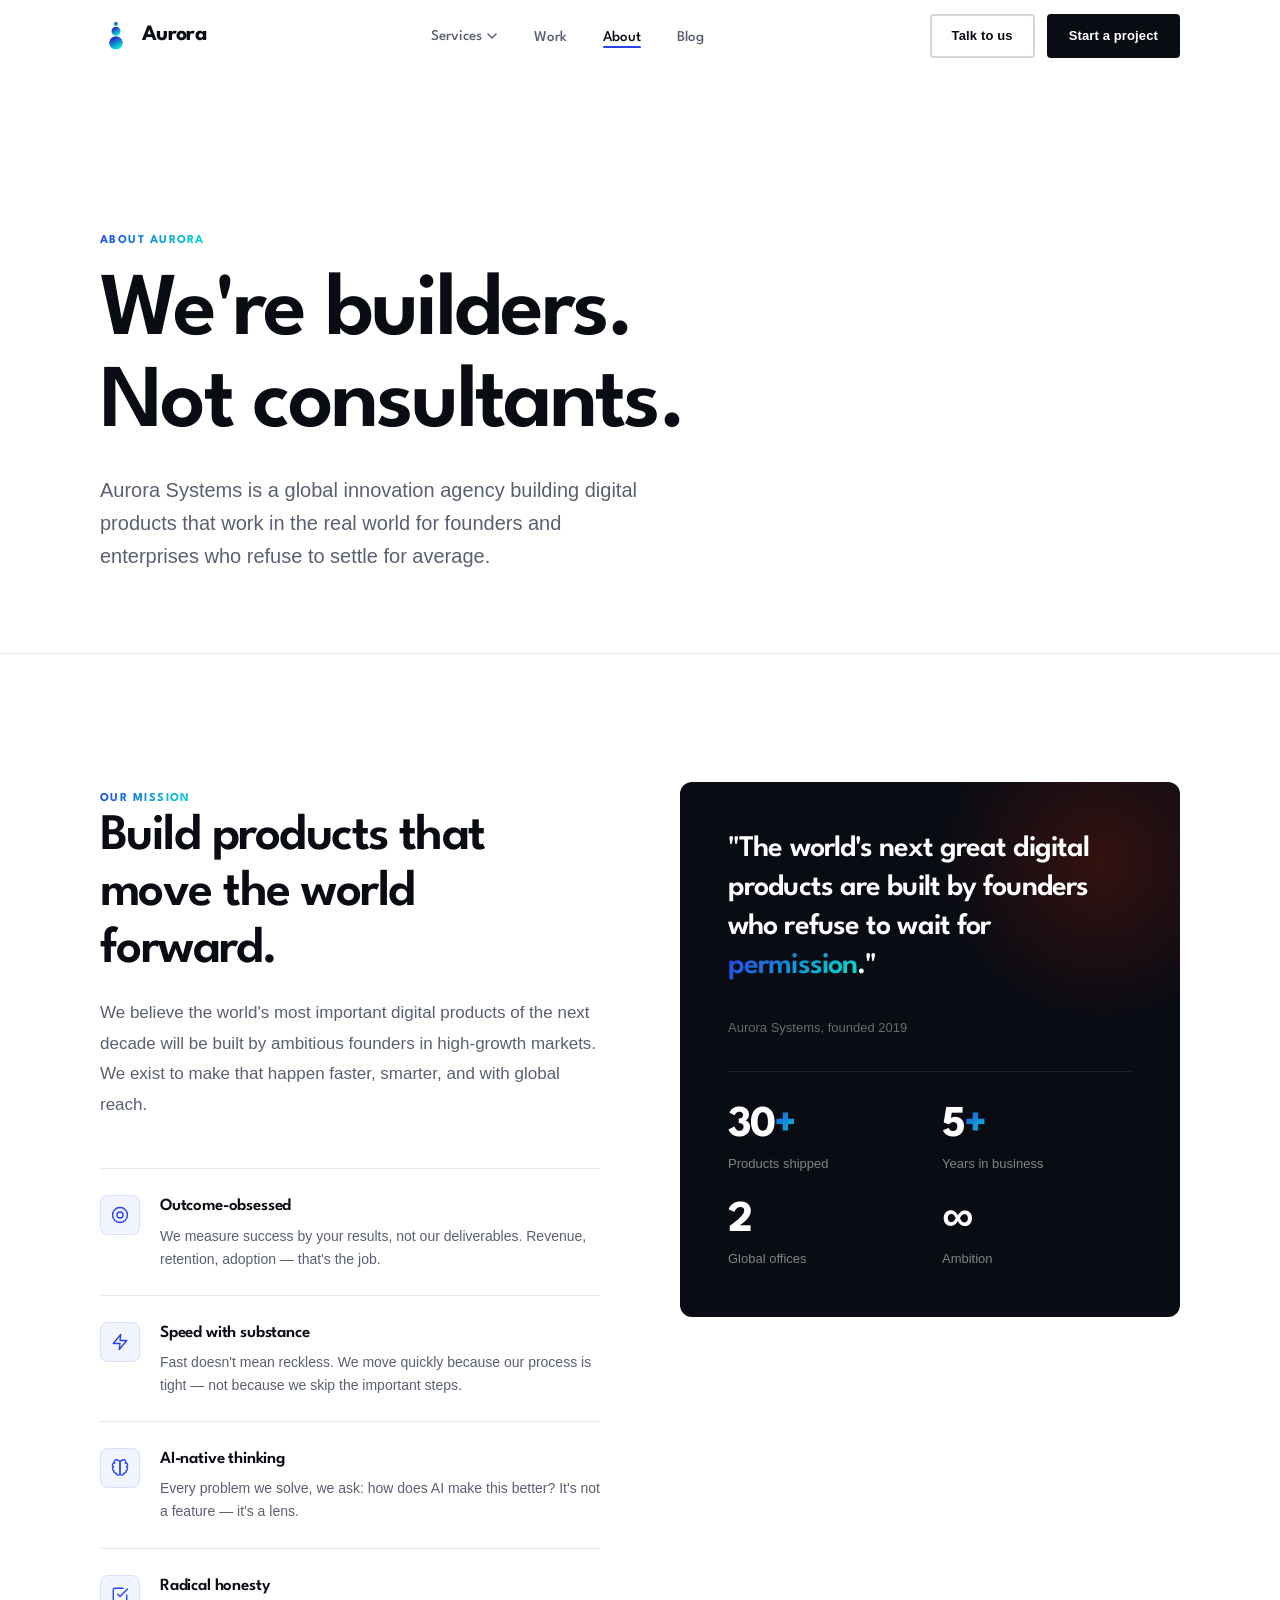
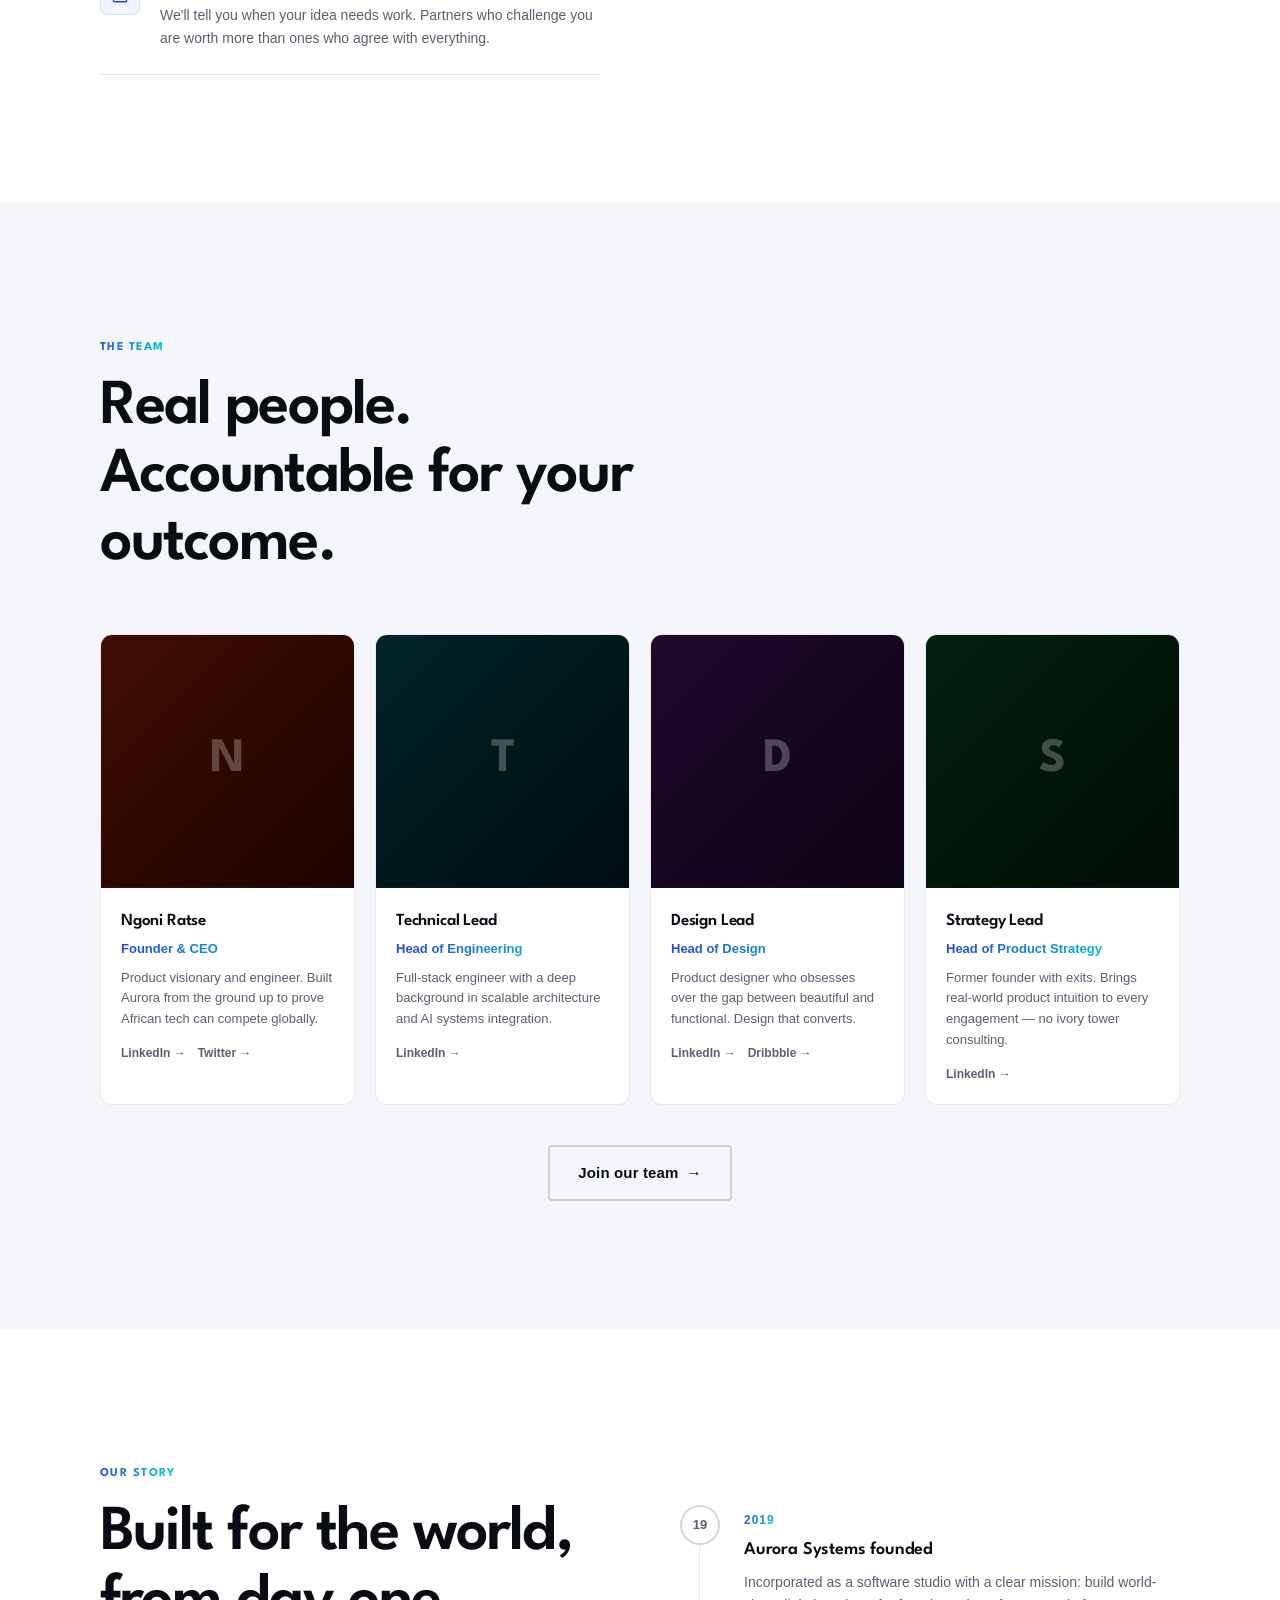
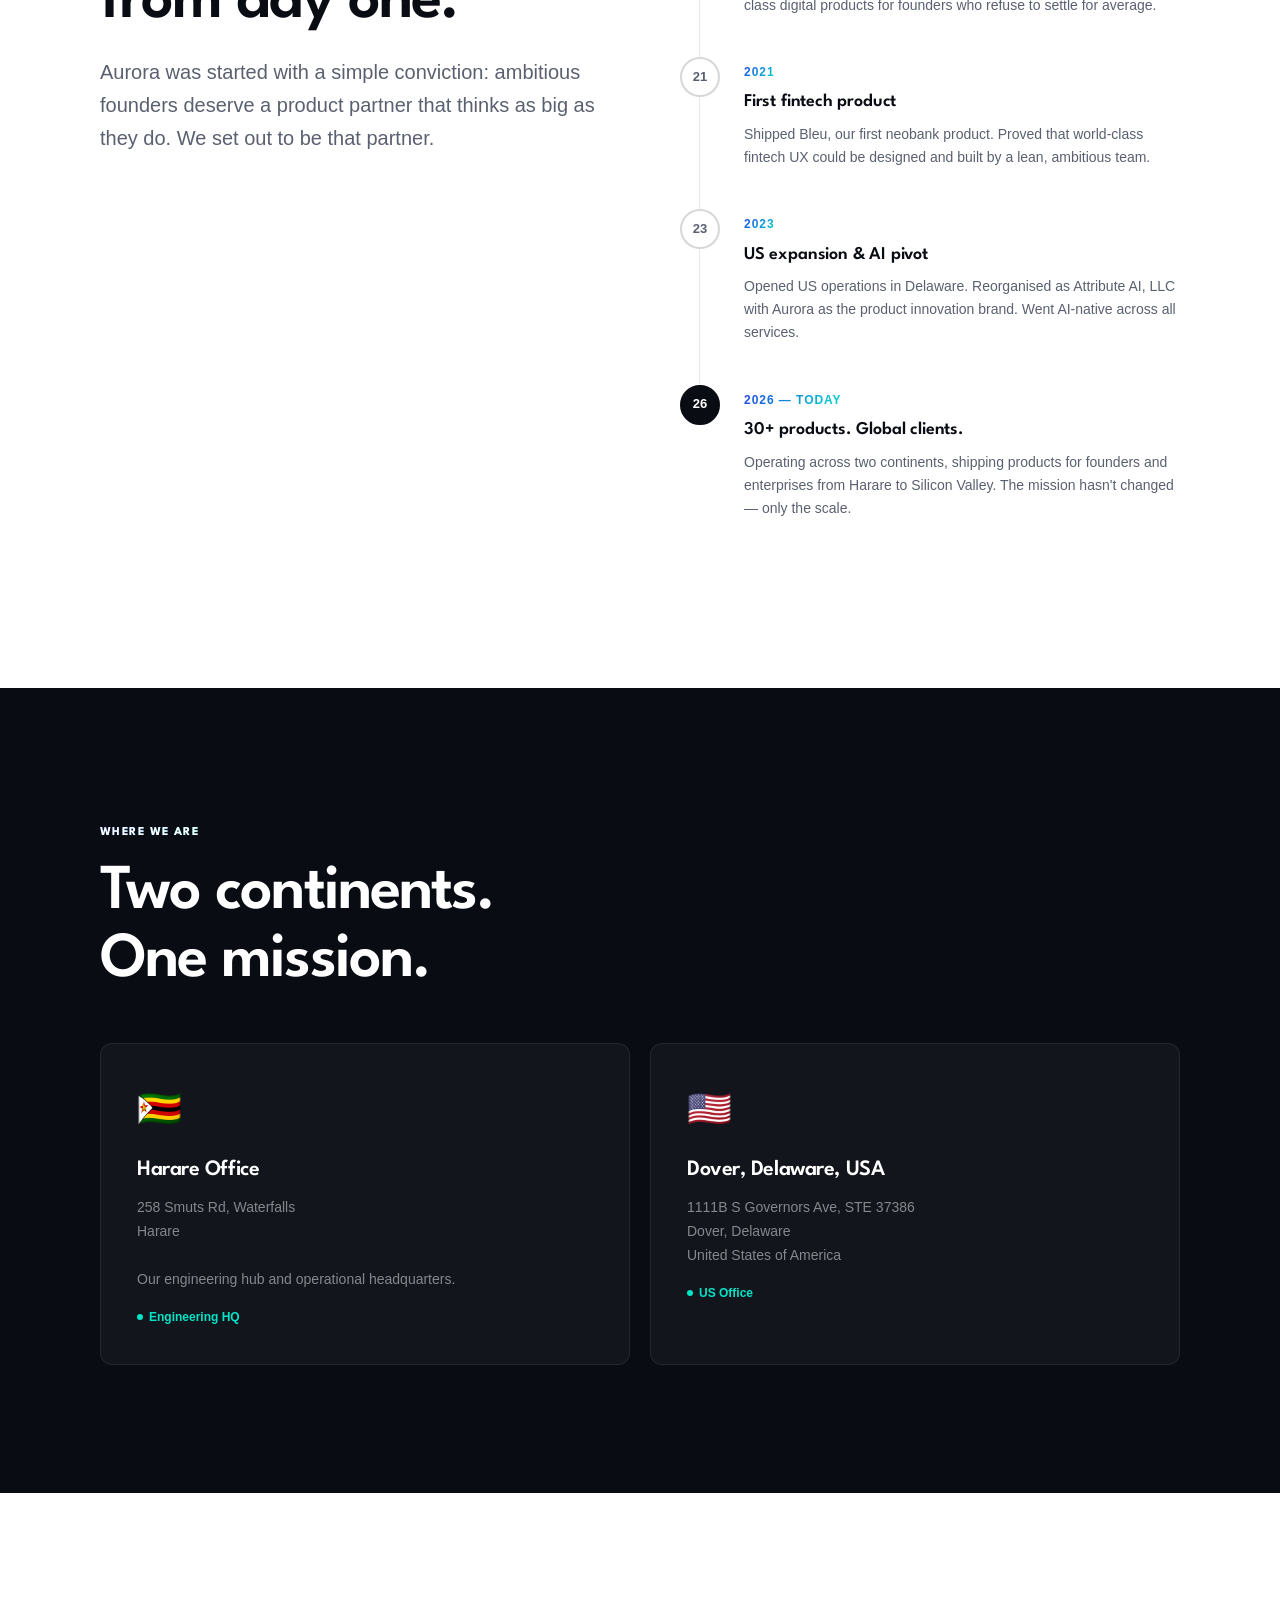
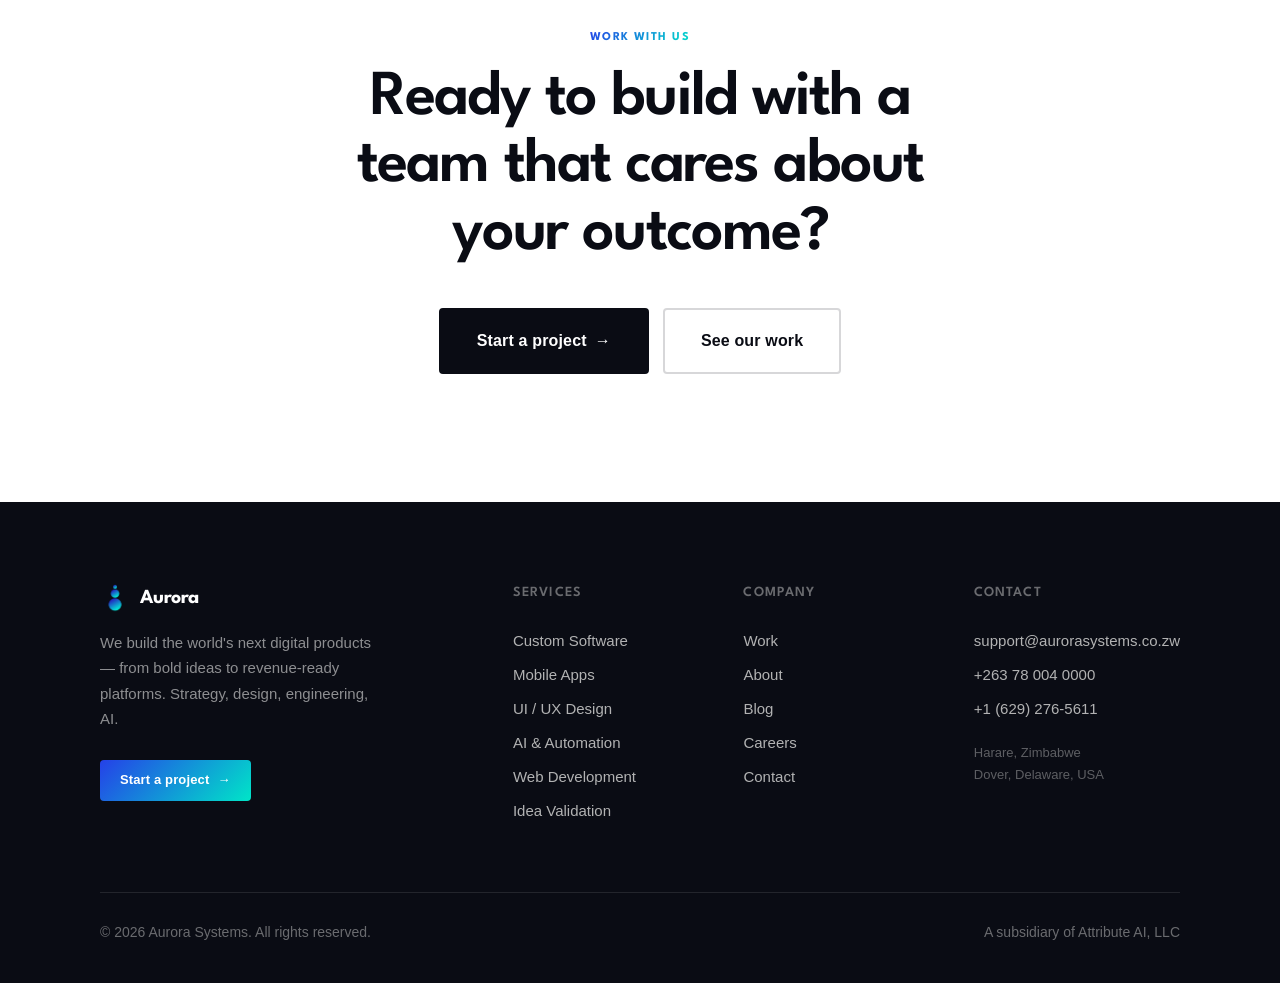
==== about.html @ fcd713c2 "Add main stylesheet and upload project images - Created a new main CSS file with comprehensive style" ====
<!DOCTYPE html>
<html lang="en" class="page-about">
<head>
  <meta charset="UTF-8" />
  <meta name="viewport" content="width=device-width, initial-scale=1.0" />
  <title>About — Aurora Systems</title>
  <meta name="description" content="Aurora Systems is an innovation agency from Zimbabwe building the world's next digital products — strategy, design, engineering, and AI." />
  <link rel="stylesheet" href="styles/main.css" />
  <style>
    .page-hero { padding: calc(var(--nav-h) + 80px) 0 80px; border-bottom: 1px solid var(--border); }

    /* Mission section */
    .mission-section { padding: var(--section-pad) 0; }
    .mission-grid {
      display: grid;
      grid-template-columns: 1fr 1fr;
      gap: 80px;
      align-items: start;
    }
    .mission-section h2 {
      font-family: var(--font-display);
      font-size: clamp(32px, 4vw, 52px);
      font-weight: 600;
      letter-spacing: -0.03em;
      line-height: 1.1;
    }
    .mission-section p {
      font-size: 17px;
      line-height: 1.8;
      color: var(--fg-muted);
      margin-top: 20px;
    }
    .values-list { display: flex; flex-direction: column; gap: 0; margin-top: 48px; }
    .value-item {
      display: flex;
      gap: 20px;
      padding: 24px 0;
      border-bottom: 1px solid var(--border);
      align-items: flex-start;
    }
    .value-item:first-child { border-top: 1px solid var(--border); }
    .value-icon {
      width: 40px; height: 40px;
      border-radius: 8px;
      background: rgba(37,65,232,0.06);
      display: flex; align-items: center; justify-content: center;
      flex-shrink: 0;
      margin-top: 2px;
      border: 1px solid rgba(37,65,232,0.12);
    }
    .value-item h4 {
      font-family: var(--font-display);
      font-size: 17px;
      font-weight: 600;
      letter-spacing: -0.01em;
      margin-bottom: 4px;
    }
    .value-item p { font-size: 14px; line-height: 1.65; color: var(--fg-muted); margin-top: 0; }
    .mission-visual {
      background: var(--fg);
      border-radius: var(--radius-lg);
      padding: 48px;
      color: var(--white);
      position: sticky;
      top: calc(var(--nav-h) + 32px);
      overflow: hidden;
    }
    .mission-visual::before {
      content: '';
      position: absolute;
      top: -80px; right: -80px;
      width: 320px; height: 320px;
      border-radius: 50%;
      background: radial-gradient(circle, oklch(58% 0.22 35 / 0.2) 0%, transparent 70%);
    }
    .mission-visual-inner { position: relative; z-index: 1; }
    .mission-quote {
      font-family: var(--font-display);
      font-size: clamp(22px, 2.5vw, 30px);
      font-weight: 600;
      letter-spacing: -0.03em;
      line-height: 1.3;
      color: var(--white);
      margin-bottom: 32px;
    }
    .mission-quote em { font-style: normal; background: linear-gradient(135deg,#2541e8,#00e5c8); -webkit-background-clip:text; -webkit-text-fill-color:transparent; background-clip:text; }
    .locations-section .eyebrow { -webkit-text-fill-color: unset !important; background: linear-gradient(135deg,#2541e8,#00e5c8); -webkit-background-clip: text; background-clip: text; }
    .mission-stat-row {
      display: grid;
      grid-template-columns: 1fr 1fr;
      gap: 24px;
      margin-top: 32px;
    }
    .m-stat-num {
      font-family: var(--font-display);
      font-size: 44px;
      font-weight: 700;
      letter-spacing: -0.05em;
      color: var(--white);
      line-height: 1;
    }
    .m-stat-num span { background: linear-gradient(135deg,#2541e8,#00e5c8); -webkit-background-clip:text; -webkit-text-fill-color:transparent; background-clip:text; }
    .m-stat-label { font-size: 13px; color: rgba(250,249,247,0.5); margin-top: 6px; }

    /* Team section */
    .team-section { background: var(--bg-2); padding: var(--section-pad) 0; }
    .team-grid {
      display: grid;
      grid-template-columns: repeat(4, 1fr);
      gap: 20px;
      margin-top: 56px;
    }
    .team-card {
      background: var(--white);
      border: 1px solid var(--border);
      border-radius: var(--radius-lg);
      overflow: hidden;
      transition: all 0.2s ease;
    }
    .team-card:hover {
      border-color: var(--border-dark);
      box-shadow: 0 8px 32px rgba(0,0,0,0.07);
      transform: translateY(-3px);
    }
    .team-card-img {
      width: 100%;
      aspect-ratio: 1;
      background: var(--bg-2);
      display: flex;
      align-items: center;
      justify-content: center;
      font-family: var(--font-display);
      font-size: 40px;
      font-weight: 700;
      color: var(--fg-muted);
      border-bottom: 1px solid var(--border);
      position: relative;
      overflow: hidden;
    }
    .team-card-body { padding: 20px; }
    .team-card h3 {
      font-family: var(--font-display);
      font-size: 17px;
      font-weight: 600;
      letter-spacing: -0.01em;
      margin-bottom: 4px;
    }
    .team-card-role { font-size: 13px; font-weight: 600; margin-bottom: 8px; background: linear-gradient(135deg,#2541e8,#00e5c8); -webkit-background-clip:text; -webkit-text-fill-color:transparent; background-clip:text; }
    .team-card p { font-size: 13px; color: var(--fg-muted); line-height: 1.6; }
    .team-card-links {
      display: flex;
      gap: 12px;
      margin-top: 14px;
    }
    .team-card-links a {
      font-size: 12px;
      font-weight: 700;
      color: var(--fg-muted);
      text-decoration: none;
      transition: color 0.15s;
    }
    .team-card-links a:hover { color: var(--accent); }

    /* Story / Timeline */
    .story-section { padding: var(--section-pad) 0; }
    .story-grid {
      display: grid;
      grid-template-columns: 1fr 1fr;
      gap: 80px;
      align-items: start;
    }
    .timeline { display: flex; flex-direction: column; gap: 0; margin-top: 48px; }
    .timeline-item {
      display: flex;
      gap: 24px;
      padding-bottom: 40px;
      position: relative;
    }
    .timeline-item:not(:last-child)::before {
      content: '';
      position: absolute;
      left: 19px;
      top: 40px;
      bottom: 0;
      width: 1px;
      background: var(--border);
    }
    .timeline-dot {
      width: 40px; height: 40px;
      border-radius: 50%;
      border: 2px solid var(--border-dark);
      background: var(--white);
      display: flex; align-items: center; justify-content: center;
      flex-shrink: 0;
      font-size: 13px;
      font-weight: 700;
      color: var(--fg-muted);
      z-index: 1;
    }
    .timeline-item.current .timeline-dot {
      background: var(--fg);
      border-color: var(--fg);
      color: var(--white);
    }
    .timeline-year {
      font-size: 12px;
      font-weight: 700;
      letter-spacing: 0.08em;
      text-transform: uppercase;
      background: linear-gradient(135deg,#2541e8,#00e5c8);
      -webkit-background-clip: text;
      -webkit-text-fill-color: transparent;
      background-clip: text;
      display: inline-block;
      margin-bottom: 6px;
    }
    .timeline-item h4 {
      font-family: var(--font-display);
      font-size: 18px;
      font-weight: 600;
      letter-spacing: -0.01em;
      margin-bottom: 6px;
    }
    .timeline-item p { font-size: 14px; line-height: 1.65; color: var(--fg-muted); }

    /* Locations */
    .locations-section { background: var(--fg); color: var(--white); padding: var(--section-pad) 0; }
    .locations-grid {
      display: grid;
      grid-template-columns: repeat(2, 1fr);
      gap: 20px;
      margin-top: 48px;
    }
    .location-card {
      background: rgba(250,249,247,0.04);
      border: 1px solid rgba(250,249,247,0.08);
      border-radius: var(--radius-lg);
      padding: 36px;
      transition: all 0.2s;
    }
    .location-card:hover {
      background: rgba(250,249,247,0.07);
      border-color: rgba(250,249,247,0.15);
    }
    .location-flag { font-size: 36px; margin-bottom: 16px; }
    .location-card h3 {
      font-family: var(--font-display);
      font-size: 22px;
      font-weight: 600;
      letter-spacing: -0.02em;
      color: var(--white);
      margin-bottom: 8px;
    }
    .location-card p { font-size: 14px; color: rgba(250,249,247,0.5); line-height: 1.7; }
    .location-status {
      display: inline-flex;
      align-items: center;
      gap: 6px;
      font-size: 12px;
      font-weight: 700;
      color: #00e5c8;
      margin-top: 16px;
    }
    .location-status::before {
      content: '';
      width: 6px; height: 6px;
      border-radius: 50%;
      background: #00e5c8;
    }

    @media (max-width: 900px) {
      .mission-grid, .story-grid { grid-template-columns: 1fr; gap: 48px; }
      .mission-visual { position: static; }
      .team-grid { grid-template-columns: repeat(2, 1fr); }
      .locations-grid { grid-template-columns: 1fr; }
    }
    @media (max-width: 600px) {
      .team-grid { grid-template-columns: 1fr 1fr; }
      .mission-stat-row { grid-template-columns: 1fr 1fr; }
    }
  </style>
</head>
<body>
  <script src="components/nav-footer.js"></script>

  <main style="padding-top: var(--nav-h);">

    <!-- Page Hero -->
    <section class="page-hero">
      <div class="container">
        <div class="eyebrow">About Aurora</div>
        <h1 class="display-1" style="margin-top:16px; max-width:800px;">We're builders.<br>Not consultants.</h1>
        <p class="body-lg" style="margin-top:24px; max-width:560px;">Aurora Systems is a global innovation agency building digital products that work in the real world for founders and enterprises who refuse to settle for average.</p>
      </div>
    </section>

    <!-- Mission -->
    <section class="mission-section">
      <div class="container">
        <div class="mission-grid">
          <div>
            <div class="eyebrow reveal">Our mission</div>
            <h2 class="reveal reveal-delay-1">Build products that<br>move the world<br>forward.</h2>
            <p class="reveal reveal-delay-2">We believe the world's most important digital products of the next decade will be built by ambitious founders in high-growth markets. We exist to make that happen faster, smarter, and with global reach.</p>
            <div class="values-list">
              <div class="value-item reveal reveal-delay-2">
                <div class="value-icon"><svg width="18" height="18" viewBox="0 0 24 24" fill="none" stroke="#2541e8" stroke-width="1.8" stroke-linecap="round" stroke-linejoin="round"><circle cx="12" cy="12" r="10"/><circle cx="12" cy="12" r="4"/></svg></div>
                <div>
                  <h4>Outcome-obsessed</h4>
                  <p>We measure success by your results, not our deliverables. Revenue, retention, adoption — that's the job.</p>
                </div>
              </div>
              <div class="value-item reveal reveal-delay-3">
                <div class="value-icon"><svg width="18" height="18" viewBox="0 0 24 24" fill="none" stroke="#2541e8" stroke-width="1.8" stroke-linecap="round" stroke-linejoin="round"><path d="M13 2L3 14h9l-1 8 10-12h-9l1-8z"/></svg></div>
                <div>
                  <h4>Speed with substance</h4>
                  <p>Fast doesn't mean reckless. We move quickly because our process is tight — not because we skip the important steps.</p>
                </div>
              </div>
              <div class="value-item reveal reveal-delay-4">
                <div class="value-icon"><svg width="18" height="18" viewBox="0 0 24 24" fill="none" stroke="#2541e8" stroke-width="1.8" stroke-linecap="round" stroke-linejoin="round"><path d="M9.5 2A2.5 2.5 0 0 1 12 4.5v15a2.5 2.5 0 0 1-4.96-.46 2.5 2.5 0 0 1-2.96-3.08 3 3 0 0 1-.34-5.58 2.5 2.5 0 0 1 1.32-4.84A2.5 2.5 0 0 1 9.5 2"/><path d="M14.5 2A2.5 2.5 0 0 0 12 4.5v15a2.5 2.5 0 0 0 4.96-.46 2.5 2.5 0 0 0 2.96-3.08 3 3 0 0 0 .34-5.58 2.5 2.5 0 0 0-1.32-4.84A2.5 2.5 0 0 0 14.5 2"/></svg></div>
                <div>
                  <h4>AI-native thinking</h4>
                  <p>Every problem we solve, we ask: how does AI make this better? It's not a feature — it's a lens.</p>
                </div>
              </div>
              <div class="value-item reveal reveal-delay-5">
                <div class="value-icon"><svg width="18" height="18" viewBox="0 0 24 24" fill="none" stroke="#2541e8" stroke-width="1.8" stroke-linecap="round" stroke-linejoin="round"><path d="M9 11l3 3L22 4"/><path d="M21 12v7a2 2 0 0 1-2 2H5a2 2 0 0 1-2-2V5a2 2 0 0 1 2-2h11"/></svg></div>
                <div>
                  <h4>Radical honesty</h4>
                  <p>We'll tell you when your idea needs work. Partners who challenge you are worth more than ones who agree with everything.</p>
                </div>
              </div>
            </div>
          </div>
          <div class="reveal reveal-delay-2">
            <div class="mission-visual">
              <div class="mission-visual-inner">
                <div class="mission-quote">"The world's next great digital products are built by founders who refuse to wait for <em>permission</em>."</div>
                <div style="font-size:13px; color:rgba(250,249,247,0.4); margin-bottom:32px;">Aurora Systems, founded 2019</div>
                <div style="height:1px; background:rgba(250,249,247,0.08); margin-bottom:32px;"></div>
                <div class="mission-stat-row">
                  <div>
                    <div class="m-stat-num">30<span>+</span></div>
                    <div class="m-stat-label">Products shipped</div>
                  </div>
                  <div>
                    <div class="m-stat-num">5<span>+</span></div>
                    <div class="m-stat-label">Years in business</div>
                  </div>
                  <div>
                    <div class="m-stat-num">2</div>
                    <div class="m-stat-label">Global offices</div>
                  </div>
                  <div>
                    <div class="m-stat-num">∞</div>
                    <div class="m-stat-label">Ambition</div>
                  </div>
                </div>
              </div>
            </div>
          </div>
        </div>
      </div>
    </section>

    <!-- Team -->
    <section class="team-section">
      <div class="container">
        <div class="reveal">
          <div class="eyebrow">The team</div>
          <h2 class="display-2" style="margin-top:16px; max-width:540px;">Real people. Accountable for your outcome.</h2>
        </div>
        <div class="team-grid">
          <div class="team-card reveal">
            <div class="team-card-img" style="background: linear-gradient(135deg, oklch(25% 0.08 35), oklch(16% 0.05 35));">
              <span style="color:rgba(255,255,255,0.25); font-size:48px; font-family: var(--font-display);">N</span>
            </div>
            <div class="team-card-body">
              <h3>Ngoni Ratse</h3>
              <div class="team-card-role">Founder & CEO</div>
              <p>Product visionary and engineer. Built Aurora from the ground up to prove African tech can compete globally.</p>
              <div class="team-card-links">
                <a href="#">LinkedIn →</a>
                <a href="#">Twitter →</a>
              </div>
            </div>
          </div>
          <div class="team-card reveal reveal-delay-1">
            <div class="team-card-img" style="background: linear-gradient(135deg, oklch(22% 0.07 200), oklch(14% 0.04 200));">
              <span style="color:rgba(255,255,255,0.25); font-size:48px; font-family: var(--font-display);">T</span>
            </div>
            <div class="team-card-body">
              <h3>Technical Lead</h3>
              <div class="team-card-role">Head of Engineering</div>
              <p>Full-stack engineer with a deep background in scalable architecture and AI systems integration.</p>
              <div class="team-card-links">
                <a href="#">LinkedIn →</a>
              </div>
            </div>
          </div>
          <div class="team-card reveal reveal-delay-2">
            <div class="team-card-img" style="background: linear-gradient(135deg, oklch(20% 0.07 310), oklch(13% 0.04 310));">
              <span style="color:rgba(255,255,255,0.25); font-size:48px; font-family: var(--font-display);">D</span>
            </div>
            <div class="team-card-body">
              <h3>Design Lead</h3>
              <div class="team-card-role">Head of Design</div>
              <p>Product designer who obsesses over the gap between beautiful and functional. Design that converts.</p>
              <div class="team-card-links">
                <a href="#">LinkedIn →</a>
                <a href="#">Dribbble →</a>
              </div>
            </div>
          </div>
          <div class="team-card reveal reveal-delay-3">
            <div class="team-card-img" style="background: linear-gradient(135deg, oklch(22% 0.05 155), oklch(14% 0.03 155));">
              <span style="color:rgba(255,255,255,0.25); font-size:48px; font-family: var(--font-display);">S</span>
            </div>
            <div class="team-card-body">
              <h3>Strategy Lead</h3>
              <div class="team-card-role">Head of Product Strategy</div>
              <p>Former founder with exits. Brings real-world product intuition to every engagement — no ivory tower consulting.</p>
              <div class="team-card-links">
                <a href="#">LinkedIn →</a>
              </div>
            </div>
          </div>
        </div>
        <div style="margin-top:40px; text-align:center;">
          <a href="contact.html" class="btn btn-outline btn-arrow reveal">Join our team</a>
        </div>
      </div>
    </section>

    <!-- Story / Timeline -->
    <section class="story-section">
      <div class="container">
        <div class="story-grid">
          <div>
            <div class="eyebrow reveal">Our story</div>
            <h2 class="display-2 reveal reveal-delay-1" style="margin-top:16px; max-width:480px;">Built for the world,<br>from day one.</h2>
            <p class="body-lg reveal reveal-delay-2" style="margin-top:20px;">Aurora was started with a simple conviction: ambitious founders deserve a product partner that thinks as big as they do. We set out to be that partner.</p>
          </div>
          <div class="timeline">
            <div class="timeline-item reveal">
              <div class="timeline-dot">19</div>
              <div>
                <div class="timeline-year">2019</div>
                <h4>Aurora Systems founded</h4>
                <p>Incorporated as a software studio with a clear mission: build world-class digital products for founders who refuse to settle for average.</p>
              </div>
            </div>
            <div class="timeline-item reveal reveal-delay-1">
              <div class="timeline-dot">21</div>
              <div>
                <div class="timeline-year">2021</div>
                <h4>First fintech product</h4>
                <p>Shipped Bleu, our first neobank product. Proved that world-class fintech UX could be designed and built by a lean, ambitious team.</p>
              </div>
            </div>
            <div class="timeline-item reveal reveal-delay-2">
              <div class="timeline-dot">23</div>
              <div>
                <div class="timeline-year">2023</div>
                <h4>US expansion & AI pivot</h4>
                <p>Opened US operations in Delaware. Reorganised as Attribute AI, LLC with Aurora as the product innovation brand. Went AI-native across all services.</p>
              </div>
            </div>
            <div class="timeline-item current reveal reveal-delay-3">
              <div class="timeline-dot">26</div>
              <div>
                <div class="timeline-year">2026 — Today</div>
                <h4>30+ products. Global clients.</h4>
                <p>Operating across two continents, shipping products for founders and enterprises from Harare to Silicon Valley. The mission hasn't changed — only the scale.</p>
              </div>
            </div>
          </div>
        </div>
      </div>
    </section>

    <!-- Locations -->
    <section class="locations-section">
      <div class="container">
        <div class="eyebrow reveal">Where we are</div>
        <h2 class="display-2 reveal reveal-delay-1" style="color:var(--white); margin-top:16px; max-width:500px;">Two continents.<br>One mission.</h2>
        <div class="locations-grid">
          <div class="location-card reveal reveal-delay-1">
            <div class="location-flag">🇿🇼</div>
            <h3>Harare Office</h3>
            <p>258 Smuts Rd, Waterfalls<br>Harare<br><br>Our engineering hub and operational headquarters.</p>
            <div class="location-status">Engineering HQ</div>
          </div>
          <div class="location-card reveal reveal-delay-2">
            <div class="location-flag">🇺🇸</div>
            <h3>Dover, Delaware, USA</h3>
            <p>1111B S Governors Ave, STE 37386<br>Dover, Delaware<br>United States of America</p>
            <div class="location-status">US Office</div>
          </div>
        </div>
      </div>
    </section>

    <!-- CTA -->
    <section style="padding: var(--section-pad) 0; text-align:center;">
      <div class="container">
        <div class="eyebrow reveal" style="color:var(--accent);">Work with us</div>
        <h2 class="display-2 reveal reveal-delay-1" style="margin-top:16px; max-width:600px; margin-left:auto; margin-right:auto;">Ready to build with a team that cares about your outcome?</h2>
        <div style="margin-top:40px; display:flex; justify-content:center; gap:14px; flex-wrap:wrap;" class="reveal reveal-delay-2">
          <a href="contact.html" class="btn btn-primary btn-lg btn-arrow">Start a project</a>
          <a href="portfolio.html" class="btn btn-outline btn-lg">See our work</a>
        </div>
      </div>
    </section>

  </main>
</body>
</html>
---- styles/main.css ----
/* Aurora Systems — Main Stylesheet */
@import url('https://fonts.googleapis.com/css2?family=League+Spartan:wght@400;500;600;700;800&display=swap');
@import url('https://api.fontshare.com/v2/css?f[]=satoshi@400,500,700&display=swap');

:root {
  --bg: #ffffff;
  --bg-2: #f4f6fb;
  --bg-dark: #0a0c14;
  --fg: #0a0c14;
  --fg-muted: #5a6070;
  --fg-light: #9aa0b0;
  --accent: #2541e8;
  --accent-end: #00e5c8;
  --accent-hover: #1a32d4;
  /* gradient stops from logo */
  --grad-start: #2541e8;
  --grad-end: #00e5c8;
  --accent-gradient: linear-gradient(135deg, #2541e8, #00e5c8);
  --white: #ffffff;
  --border: rgba(10,12,20,0.09);
  --border-dark: rgba(10,12,20,0.16);
  --radius: 4px;
  --radius-lg: 12px;
  --nav-h: 72px;
  --font-display: 'League Spartan', sans-serif;
  --font-header: 'League Spartan', sans-serif;
  --font-body: 'Satoshi', sans-serif;
  --max-w: 1200px;
  --section-pad: clamp(80px, 10vw, 140px);
}

*, *::before, *::after { box-sizing: border-box; margin: 0; padding: 0; }

html { scroll-behavior: smooth; }

body {
  font-family: var(--font-body);
  background: var(--bg);
  color: var(--fg);
  font-size: 17px;
  line-height: 1.6;
  -webkit-font-smoothing: antialiased;
  overflow-x: hidden;
}

a { color: inherit; text-decoration: none; }

img { display: block; max-width: 100%; }

/* ── TYPOGRAPHY ─────────────────────────────────────── */
.display-1 {
  font-family: var(--font-header);
  font-size: clamp(52px, 7vw, 96px);
  font-weight: 600;
  line-height: 1.02;
  letter-spacing: -0.03em;
}
.display-2 {
  font-family: var(--font-header);
  font-size: clamp(38px, 5vw, 68px);
  font-weight: 600;
  line-height: 1.06;
  letter-spacing: -0.03em;
}
.display-3 {
  font-family: var(--font-header);
  font-size: clamp(28px, 3.5vw, 44px);
  font-weight: 600;
  line-height: 1.1;
  letter-spacing: -0.02em;
}

h1, h2, h3, h4, h5, h6 {
  font-family: var(--font-header);
}
.eyebrow {
  font-family: var(--font-header);
  font-size: 12px;
  font-weight: 700;
  letter-spacing: 0.12em;
  text-transform: uppercase;
  background: var(--accent-gradient);
  -webkit-background-clip: text;
  -webkit-text-fill-color: transparent;
  background-clip: text;
  display: inline-block;
}
.body-lg { font-size: clamp(17px, 1.8vw, 20px); line-height: 1.65; color: var(--fg-muted); }
.body-sm { font-size: 15px; line-height: 1.6; color: var(--fg-muted); }

/* ── LAYOUT ─────────────────────────────────────────── */
.container {
  max-width: var(--max-w);
  margin: 0 auto;
  padding: 0 clamp(20px, 5vw, 60px);
}

section { padding: var(--section-pad) 0; }

/* ── BUTTONS ─────────────────────────────────────────── */
.btn {
  display: inline-flex;
  align-items: center;
  gap: 8px;
  font-family: var(--font-body);
  font-size: 15px;
  font-weight: 700;
  padding: 14px 28px;
  border-radius: var(--radius);
  cursor: pointer;
  transition: all 0.18s ease;
  border: 2px solid transparent;
  white-space: nowrap;
  letter-spacing: 0.01em;
}
.btn-primary {
  background: var(--fg);
  color: var(--white);
  border-color: var(--fg);
}
.btn-primary:hover {
  background: var(--accent);
  border-color: var(--accent);
  transform: translateY(-1px);
}
.btn-outline {
  background: transparent;
  color: var(--fg);
  border-color: var(--border-dark);
}
.btn-outline:hover {
  border-color: var(--fg);
  transform: translateY(-1px);
}
.btn-accent {
  background: var(--accent-gradient);
  color: var(--white);
  border: none;
}
.btn-accent:hover {
  opacity: 0.88;
  transform: translateY(-1px);
}

/* gradient text utility */
.grad-text {
  background: var(--accent-gradient);
  -webkit-background-clip: text;
  -webkit-text-fill-color: transparent;
  background-clip: text;
}
.btn-lg { padding: 18px 36px; font-size: 16px; }
.btn-sm { padding: 10px 20px; font-size: 13px; }

/* Arrow button */
.btn-arrow::after {
  content: '→';
  transition: transform 0.18s ease;
}
.btn-arrow:hover::after { transform: translateX(4px); }

/* ── NAVIGATION ─────────────────────────────────────── */
.nav {
  position: fixed;
  top: 0;
  left: 0;
  right: 0;
  z-index: 100;
  height: var(--nav-h);
  display: flex;
  align-items: center;
  transition: background 0.3s ease, box-shadow 0.3s ease;
}
.nav.scrolled {
  background: rgba(245,242,238,0.92);
  backdrop-filter: blur(12px);
  -webkit-backdrop-filter: blur(12px);
  box-shadow: 0 1px 0 var(--border);
}
.nav-inner {
  display: flex;
  align-items: center;
  justify-content: space-between;
  width: 100%;
  max-width: var(--max-w);
  margin: 0 auto;
  padding: 0 clamp(20px, 5vw, 60px);
}
.nav-logo {
  font-family: var(--font-header);
  font-size: 22px;
  font-weight: 700;
  letter-spacing: -0.03em;
  color: var(--fg);
  display: flex;
  align-items: center;
  gap: 10px;
}
.nav-logo-mark {
  width: 32px;
  height: 32px;
  background: transparent;
  border-radius: 6px;
  display: flex;
  align-items: center;
  justify-content: center;
}
.nav-logo-mark svg { width: 18px; height: 18px; }
.nav-links {
  display: flex;
  align-items: center;
  gap: 36px;
  list-style: none;
}
.nav-links a {
  font-family: var(--font-header);
  font-size: 15px;
  font-weight: 500;
  color: var(--fg-muted);
  transition: color 0.15s;
  position: relative;
}
.nav-links a:hover { color: var(--fg); }
.nav-links a.active { color: var(--fg); }
.nav-links a.active::after {
  content: '';
  position: absolute;
  bottom: -4px;
  left: 0;
  right: 0;
  height: 2px;
  background: var(--accent);
  border-radius: 2px;
}
.nav-actions { display: flex; align-items: center; gap: 12px; }

/* Dropdown */
.nav-dropdown { position: relative; }
.nav-dropdown-toggle {
  font-size: 15px;
  font-weight: 500;
  color: var(--fg-muted);
  cursor: pointer;
  display: flex;
  align-items: center;
  gap: 4px;
  transition: color 0.15s;
  background: none;
  border: none;
  font-family: var(--font-header);
  padding: 0;
}
.nav-dropdown-toggle:hover { color: var(--fg); }
.nav-dropdown-toggle svg { transition: transform 0.2s; }
.nav-dropdown:hover .nav-dropdown-toggle svg { transform: rotate(180deg); }
.nav-dropdown-menu {
  position: absolute;
  top: calc(100% + 12px);
  left: 50%;
  transform: translateX(-50%);
  background: var(--white);
  border: 1px solid var(--border);
  border-radius: var(--radius-lg);
  padding: 8px;
  min-width: 240px;
  box-shadow: 0 8px 32px rgba(0,0,0,0.08), 0 2px 8px rgba(0,0,0,0.04);
  opacity: 0;
  pointer-events: none;
  transition: opacity 0.15s, transform 0.15s;
  transform: translateX(-50%) translateY(-4px);
}
.nav-dropdown:hover .nav-dropdown-menu {
  opacity: 1;
  pointer-events: auto;
  transform: translateX(-50%) translateY(0);
}
.nav-dropdown-item {
  font-family: var(--font-header);
  display: block;
  padding: 10px 14px;
  border-radius: 6px;
  font-size: 14px;
  font-weight: 500;
  color: var(--fg-muted);
  transition: all 0.12s;
}
.nav-dropdown-item:hover { background: var(--bg); color: var(--fg); }

/* Mobile menu */
.nav-hamburger {
  display: none;
  flex-direction: column;
  gap: 5px;
  cursor: pointer;
  background: none;
  border: none;
  padding: 4px;
}
.nav-hamburger span {
  display: block;
  width: 22px;
  height: 2px;
  background: var(--fg);
  border-radius: 2px;
  transition: all 0.2s;
}
.mobile-menu {
  display: none;
  position: fixed;
  top: var(--nav-h);
  left: 0;
  right: 0;
  bottom: 0;
  background: var(--bg);
  z-index: 99;
  padding: 32px clamp(20px, 5vw, 60px);
  flex-direction: column;
  gap: 8px;
  overflow-y: auto;
}
.mobile-menu.open { display: flex; }
.mobile-menu a {
  font-family: var(--font-display);
  font-size: clamp(28px, 6vw, 40px);
  font-weight: 600;
  letter-spacing: -0.02em;
  color: var(--fg);
  padding: 12px 0;
  border-bottom: 1px solid var(--border);
  transition: color 0.15s;
}
.mobile-menu a:hover { color: var(--accent); }

/* ── FOOTER ─────────────────────────────────────────── */
.footer {
  background: var(--fg);
  color: var(--white);
  padding: 80px 0 40px;
}
.footer-grid {
  display: grid;
  grid-template-columns: 2fr 1fr 1fr 1fr;
  gap: 48px;
}
.footer-brand p {
  font-size: 15px;
  line-height: 1.7;
  color: rgba(250,249,247,0.55);
  margin-top: 16px;
  max-width: 280px;
}
.footer-col h4 {
  font-family: var(--font-display);
  font-size: 14px;
  font-weight: 600;
  letter-spacing: 0.08em;
  text-transform: uppercase;
  color: rgba(250,249,247,0.4);
  margin-bottom: 20px;
}
.footer-col a {
  display: block;
  font-size: 15px;
  color: rgba(250,249,247,0.7);
  padding: 5px 0;
  transition: color 0.15s;
}
.footer-col a:hover { color: var(--white); }
.footer-bottom {
  margin-top: 64px;
  padding-top: 28px;
  border-top: 1px solid rgba(250,249,247,0.1);
  display: flex;
  justify-content: space-between;
  align-items: center;
  font-size: 14px;
  color: rgba(250,249,247,0.4);
  flex-wrap: wrap;
  gap: 12px;
}
.footer-logo {
  font-family: var(--font-header);
  font-size: 20px;
  font-weight: 700;
  letter-spacing: -0.03em;
  color: var(--white);
  display: flex;
  align-items: center;
  gap: 10px;
  margin-bottom: 16px;
}
.footer-logo-mark {
  width: 30px;
  height: 30px;
  background: transparent;
  border-radius: 6px;
  display: flex;
  align-items: center;
  justify-content: center;
}

/* ── MARQUEE ─────────────────────────────────────────── */
.marquee-track {
  overflow: hidden;
  white-space: nowrap;
  position: relative;
}
.marquee-inner {
  display: inline-flex;
  gap: 64px;
  align-items: center;
  animation: marquee 28s linear infinite;
}
.marquee-inner:hover { animation-play-state: paused; }
.marquee-item {
  font-family: var(--font-display);
  font-size: clamp(18px, 2.5vw, 26px);
  font-weight: 600;
  letter-spacing: -0.02em;
  color: var(--fg-light);
  flex-shrink: 0;
  transition: color 0.2s;
}
.marquee-item:hover { color: var(--fg); }
.marquee-dot {
  width: 6px;
  height: 6px;
  border-radius: 50%;
  background: var(--accent-gradient);
  flex-shrink: 0;
}
@keyframes marquee {
  from { transform: translateX(0); }
  to { transform: translateX(-50%); }
}

/* ── CARDS ─────────────────────────────────────────── */
.card {
  background: var(--white);
  border: 1px solid var(--border);
  border-radius: var(--radius-lg);
  padding: 32px;
  transition: all 0.2s ease;
}
.card:hover {
  border-color: var(--border-dark);
  box-shadow: 0 8px 32px rgba(0,0,0,0.06);
  transform: translateY(-2px);
}
.card-dark {
  background: var(--fg);
  color: var(--white);
  border-color: transparent;
}
.card-dark .body-sm,
.card-dark .body-lg { color: rgba(250,249,247,0.6); }
.card-accent {
  background: var(--accent);
  color: var(--white);
  border-color: transparent;
}

/* ── DIVIDER ─────────────────────────────────────────── */
.divider { height: 1px; background: var(--border); }

/* ── BADGE / TAG ─────────────────────────────────────── */
.badge {
  display: inline-flex;
  align-items: center;
  gap: 6px;
  font-size: 12px;
  font-weight: 600;
  letter-spacing: 0.06em;
  text-transform: uppercase;
  padding: 6px 12px;
  border-radius: 100px;
  background: var(--bg-2);
  color: var(--fg-muted);
  border: 1px solid var(--border);
}
.badge-accent {
  background: oklch(95% 0.04 35);
  color: var(--accent);
  border-color: oklch(85% 0.08 35);
}

/* ── SCROLL ANIMATION ───────────────────────────────── */
.reveal {
  opacity: 0;
  transform: translateY(28px);
  transition: opacity 0.65s cubic-bezier(0.22,1,0.36,1), transform 0.65s cubic-bezier(0.22,1,0.36,1);
}
.reveal.visible {
  opacity: 1;
  transform: none;
}
.reveal-delay-1 { transition-delay: 0.1s; }
.reveal-delay-2 { transition-delay: 0.2s; }
.reveal-delay-3 { transition-delay: 0.3s; }
.reveal-delay-4 { transition-delay: 0.4s; }
.reveal-delay-5 { transition-delay: 0.5s; }

/* ── ACTIVE NAV ─────────────────────────────────────── */
.page-home .nav-home,
.page-services .nav-services,
.page-portfolio .nav-portfolio,
.page-about .nav-about,
.page-contact .nav-contact { color: var(--fg) !important; }

/* ── RESPONSIVE ─────────────────────────────────────── */
@media (max-width: 900px) {
  .nav-links, .nav-actions .btn { display: none; }
  .nav-dropdown { display: none; }
  .nav-hamburger { display: flex; }
  .footer-grid { grid-template-columns: 1fr 1fr; }
}
@media (max-width: 600px) {
  :root { --section-pad: 64px; }
  .footer-grid { grid-template-columns: 1fr; }
  .footer-bottom { flex-direction: column; align-items: flex-start; }
}
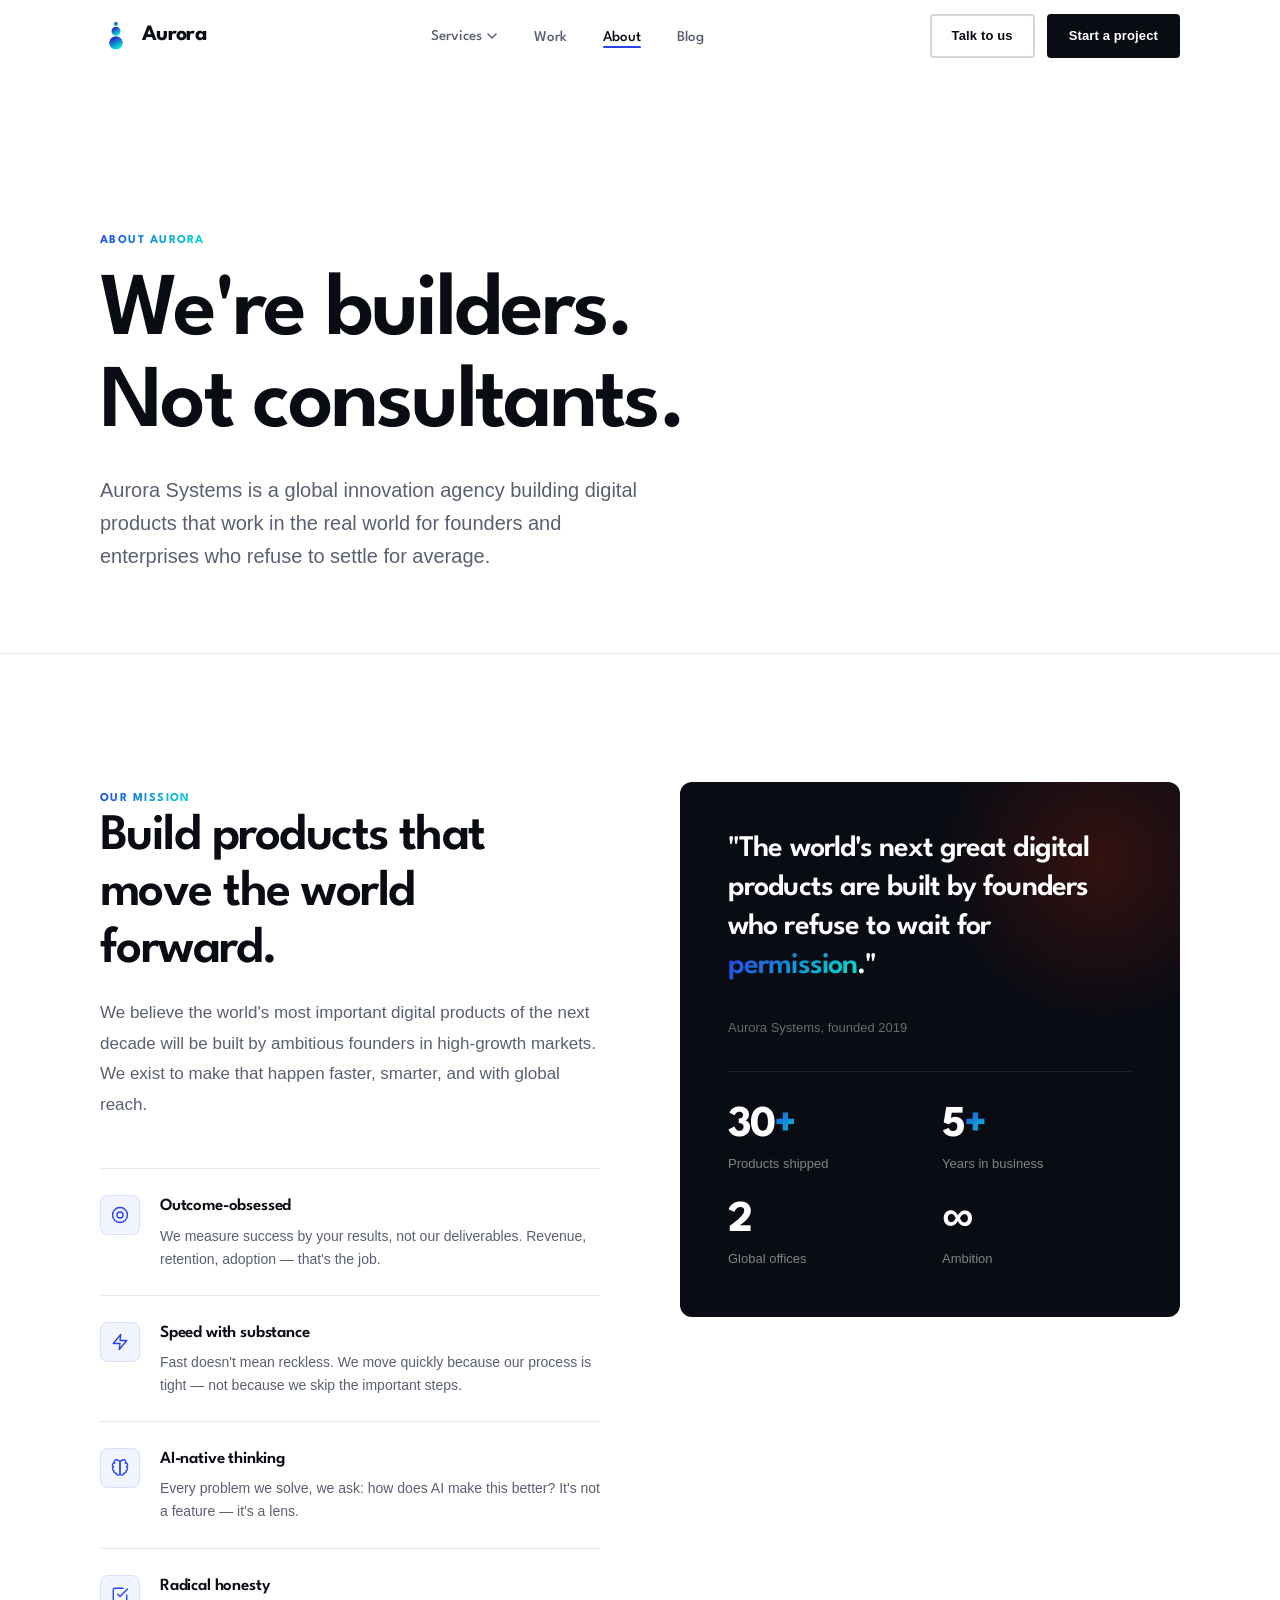
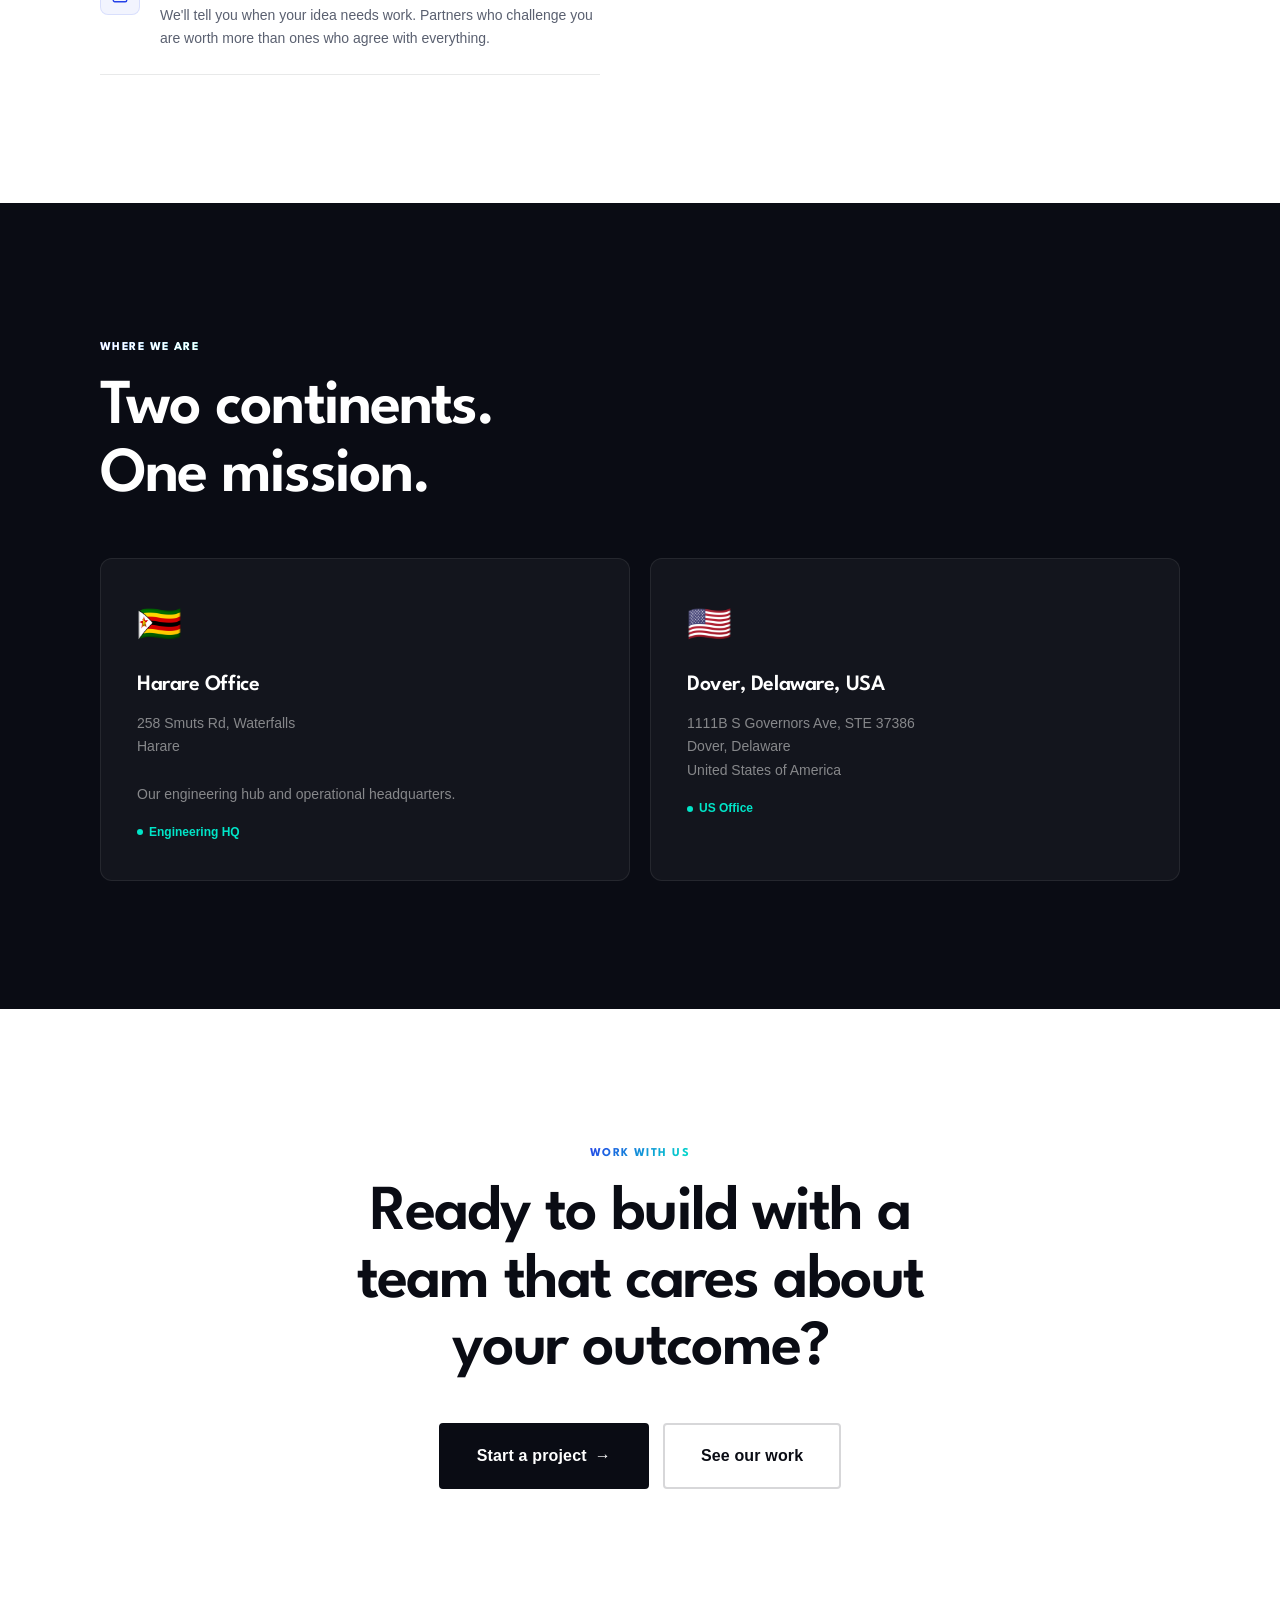
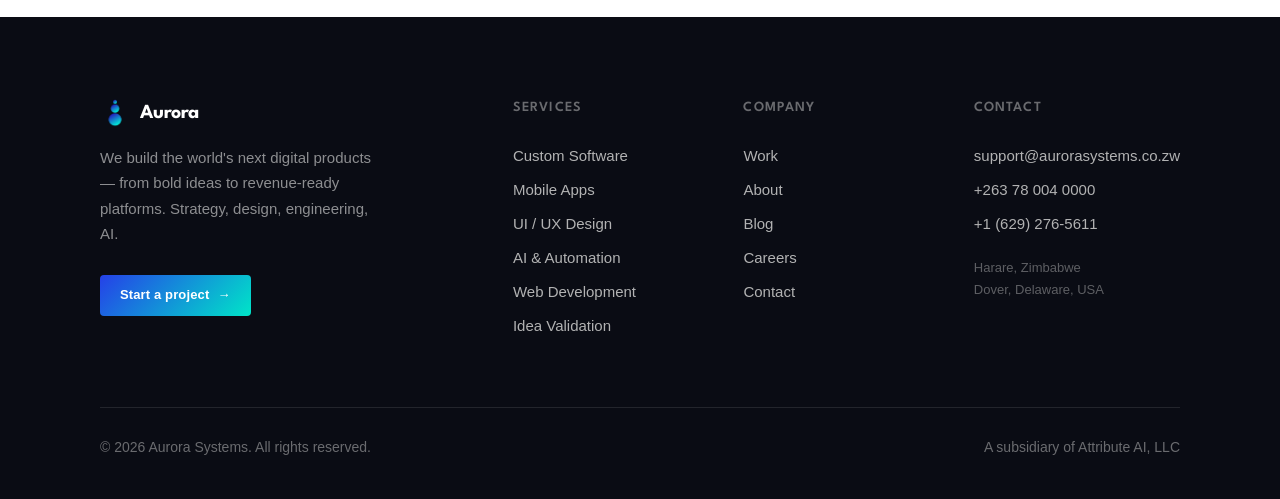
==== commit 80785e47: "Refactor services and about pages: remove unused styles and streamline service feature sections" ====
--- a/about.html
+++ b/about.html
@@ -102,126 +102,7 @@
     .m-stat-num span { background: linear-gradient(135deg,#2541e8,#00e5c8); -webkit-background-clip:text; -webkit-text-fill-color:transparent; background-clip:text; }
     .m-stat-label { font-size: 13px; color: rgba(250,249,247,0.5); margin-top: 6px; }
 
-    /* Team section */
-    .team-section { background: var(--bg-2); padding: var(--section-pad) 0; }
-    .team-grid {
-      display: grid;
-      grid-template-columns: repeat(4, 1fr);
-      gap: 20px;
-      margin-top: 56px;
-    }
-    .team-card {
-      background: var(--white);
-      border: 1px solid var(--border);
-      border-radius: var(--radius-lg);
-      overflow: hidden;
-      transition: all 0.2s ease;
-    }
-    .team-card:hover {
-      border-color: var(--border-dark);
-      box-shadow: 0 8px 32px rgba(0,0,0,0.07);
-      transform: translateY(-3px);
-    }
-    .team-card-img {
-      width: 100%;
-      aspect-ratio: 1;
-      background: var(--bg-2);
-      display: flex;
-      align-items: center;
-      justify-content: center;
-      font-family: var(--font-display);
-      font-size: 40px;
-      font-weight: 700;
-      color: var(--fg-muted);
-      border-bottom: 1px solid var(--border);
-      position: relative;
-      overflow: hidden;
-    }
-    .team-card-body { padding: 20px; }
-    .team-card h3 {
-      font-family: var(--font-display);
-      font-size: 17px;
-      font-weight: 600;
-      letter-spacing: -0.01em;
-      margin-bottom: 4px;
-    }
-    .team-card-role { font-size: 13px; font-weight: 600; margin-bottom: 8px; background: linear-gradient(135deg,#2541e8,#00e5c8); -webkit-background-clip:text; -webkit-text-fill-color:transparent; background-clip:text; }
-    .team-card p { font-size: 13px; color: var(--fg-muted); line-height: 1.6; }
-    .team-card-links {
-      display: flex;
-      gap: 12px;
-      margin-top: 14px;
-    }
-    .team-card-links a {
-      font-size: 12px;
-      font-weight: 700;
-      color: var(--fg-muted);
-      text-decoration: none;
-      transition: color 0.15s;
-    }
-    .team-card-links a:hover { color: var(--accent); }
-
-    /* Story / Timeline */
-    .story-section { padding: var(--section-pad) 0; }
-    .story-grid {
-      display: grid;
-      grid-template-columns: 1fr 1fr;
-      gap: 80px;
-      align-items: start;
-    }
-    .timeline { display: flex; flex-direction: column; gap: 0; margin-top: 48px; }
-    .timeline-item {
-      display: flex;
-      gap: 24px;
-      padding-bottom: 40px;
-      position: relative;
-    }
-    .timeline-item:not(:last-child)::before {
-      content: '';
-      position: absolute;
-      left: 19px;
-      top: 40px;
-      bottom: 0;
-      width: 1px;
-      background: var(--border);
-    }
-    .timeline-dot {
-      width: 40px; height: 40px;
-      border-radius: 50%;
-      border: 2px solid var(--border-dark);
-      background: var(--white);
-      display: flex; align-items: center; justify-content: center;
-      flex-shrink: 0;
-      font-size: 13px;
-      font-weight: 700;
-      color: var(--fg-muted);
-      z-index: 1;
-    }
-    .timeline-item.current .timeline-dot {
-      background: var(--fg);
-      border-color: var(--fg);
-      color: var(--white);
-    }
-    .timeline-year {
-      font-size: 12px;
-      font-weight: 700;
-      letter-spacing: 0.08em;
-      text-transform: uppercase;
-      background: linear-gradient(135deg,#2541e8,#00e5c8);
-      -webkit-background-clip: text;
-      -webkit-text-fill-color: transparent;
-      background-clip: text;
-      display: inline-block;
-      margin-bottom: 6px;
-    }
-    .timeline-item h4 {
-      font-family: var(--font-display);
-      font-size: 18px;
-      font-weight: 600;
-      letter-spacing: -0.01em;
-      margin-bottom: 6px;
-    }
-    .timeline-item p { font-size: 14px; line-height: 1.65; color: var(--fg-muted); }
+
 
     /* Locations */
     .locations-section { background: var(--fg); color: var(--white); padding: var(--section-pad) 0; }
@@ -269,7 +150,7 @@
     }
 
     @media (max-width: 900px) {
-      .mission-grid, .story-grid { grid-template-columns: 1fr; gap: 48px; }
+      .mission-grid { grid-template-columns: 1fr; gap: 48px; }
       .mission-visual { position: static; }
       .team-grid { grid-template-columns: repeat(2, 1fr); }
       .locations-grid { grid-template-columns: 1fr; }
@@ -364,122 +245,6 @@
       </div>
     </section>
 
-    <!-- Team -->
-    <section class="team-section">
-      <div class="container">
-        <div class="reveal">
-          <div class="eyebrow">The team</div>
-          <h2 class="display-2" style="margin-top:16px; max-width:540px;">Real people. Accountable for your outcome.</h2>
-        </div>
-        <div class="team-grid">
-          <div class="team-card reveal">
-            <div class="team-card-img" style="background: linear-gradient(135deg, oklch(25% 0.08 35), oklch(16% 0.05 35));">
-              <span style="color:rgba(255,255,255,0.25); font-size:48px; font-family: var(--font-display);">N</span>
-            </div>
-            <div class="team-card-body">
-              <h3>Ngoni Ratse</h3>
-              <div class="team-card-role">Founder & CEO</div>
-              <p>Product visionary and engineer. Built Aurora from the ground up to prove African tech can compete globally.</p>
-              <div class="team-card-links">
-                <a href="#">LinkedIn →</a>
-                <a href="#">Twitter →</a>
-              </div>
-            </div>
-          </div>
-          <div class="team-card reveal reveal-delay-1">
-            <div class="team-card-img" style="background: linear-gradient(135deg, oklch(22% 0.07 200), oklch(14% 0.04 200));">
-              <span style="color:rgba(255,255,255,0.25); font-size:48px; font-family: var(--font-display);">T</span>
-            </div>
-            <div class="team-card-body">
-              <h3>Technical Lead</h3>
-              <div class="team-card-role">Head of Engineering</div>
-              <p>Full-stack engineer with a deep background in scalable architecture and AI systems integration.</p>
-              <div class="team-card-links">
-                <a href="#">LinkedIn →</a>
-              </div>
-            </div>
-          </div>
-          <div class="team-card reveal reveal-delay-2">
-            <div class="team-card-img" style="background: linear-gradient(135deg, oklch(20% 0.07 310), oklch(13% 0.04 310));">
-              <span style="color:rgba(255,255,255,0.25); font-size:48px; font-family: var(--font-display);">D</span>
-            </div>
-            <div class="team-card-body">
-              <h3>Design Lead</h3>
-              <div class="team-card-role">Head of Design</div>
-              <p>Product designer who obsesses over the gap between beautiful and functional. Design that converts.</p>
-              <div class="team-card-links">
-                <a href="#">LinkedIn →</a>
-                <a href="#">Dribbble →</a>
-              </div>
-            </div>
-          </div>
-          <div class="team-card reveal reveal-delay-3">
-            <div class="team-card-img" style="background: linear-gradient(135deg, oklch(22% 0.05 155), oklch(14% 0.03 155));">
-              <span style="color:rgba(255,255,255,0.25); font-size:48px; font-family: var(--font-display);">S</span>
-            </div>
-            <div class="team-card-body">
-              <h3>Strategy Lead</h3>
-              <div class="team-card-role">Head of Product Strategy</div>
-              <p>Former founder with exits. Brings real-world product intuition to every engagement — no ivory tower consulting.</p>
-              <div class="team-card-links">
-                <a href="#">LinkedIn →</a>
-              </div>
-            </div>
-          </div>
-        </div>
-        <div style="margin-top:40px; text-align:center;">
-          <a href="contact.html" class="btn btn-outline btn-arrow reveal">Join our team</a>
-        </div>
-      </div>
-    </section>
-
-    <!-- Story / Timeline -->
-    <section class="story-section">
-      <div class="container">
-        <div class="story-grid">
-          <div>
-            <div class="eyebrow reveal">Our story</div>
-            <h2 class="display-2 reveal reveal-delay-1" style="margin-top:16px; max-width:480px;">Built for the world,<br>from day one.</h2>
-            <p class="body-lg reveal reveal-delay-2" style="margin-top:20px;">Aurora was started with a simple conviction: ambitious founders deserve a product partner that thinks as big as they do. We set out to be that partner.</p>
-          </div>
-          <div class="timeline">
-            <div class="timeline-item reveal">
-              <div class="timeline-dot">19</div>
-              <div>
-                <div class="timeline-year">2019</div>
-                <h4>Aurora Systems founded</h4>
-                <p>Incorporated as a software studio with a clear mission: build world-class digital products for founders who refuse to settle for average.</p>
-              </div>
-            </div>
-            <div class="timeline-item reveal reveal-delay-1">
-              <div class="timeline-dot">21</div>
-              <div>
-                <div class="timeline-year">2021</div>
-                <h4>First fintech product</h4>
-                <p>Shipped Bleu, our first neobank product. Proved that world-class fintech UX could be designed and built by a lean, ambitious team.</p>
-              </div>
-            </div>
-            <div class="timeline-item reveal reveal-delay-2">
-              <div class="timeline-dot">23</div>
-              <div>
-                <div class="timeline-year">2023</div>
-                <h4>US expansion & AI pivot</h4>
-                <p>Opened US operations in Delaware. Reorganised as Attribute AI, LLC with Aurora as the product innovation brand. Went AI-native across all services.</p>
-              </div>
-            </div>
-            <div class="timeline-item current reveal reveal-delay-3">
-              <div class="timeline-dot">26</div>
-              <div>
-                <div class="timeline-year">2026 — Today</div>
-                <h4>30+ products. Global clients.</h4>
-                <p>Operating across two continents, shipping products for founders and enterprises from Harare to Silicon Valley. The mission hasn't changed — only the scale.</p>
-              </div>
-            </div>
-          </div>
-        </div>
-      </div>
-    </section>
-
     <!-- Locations -->
     <section class="locations-section">
       <div class="container">
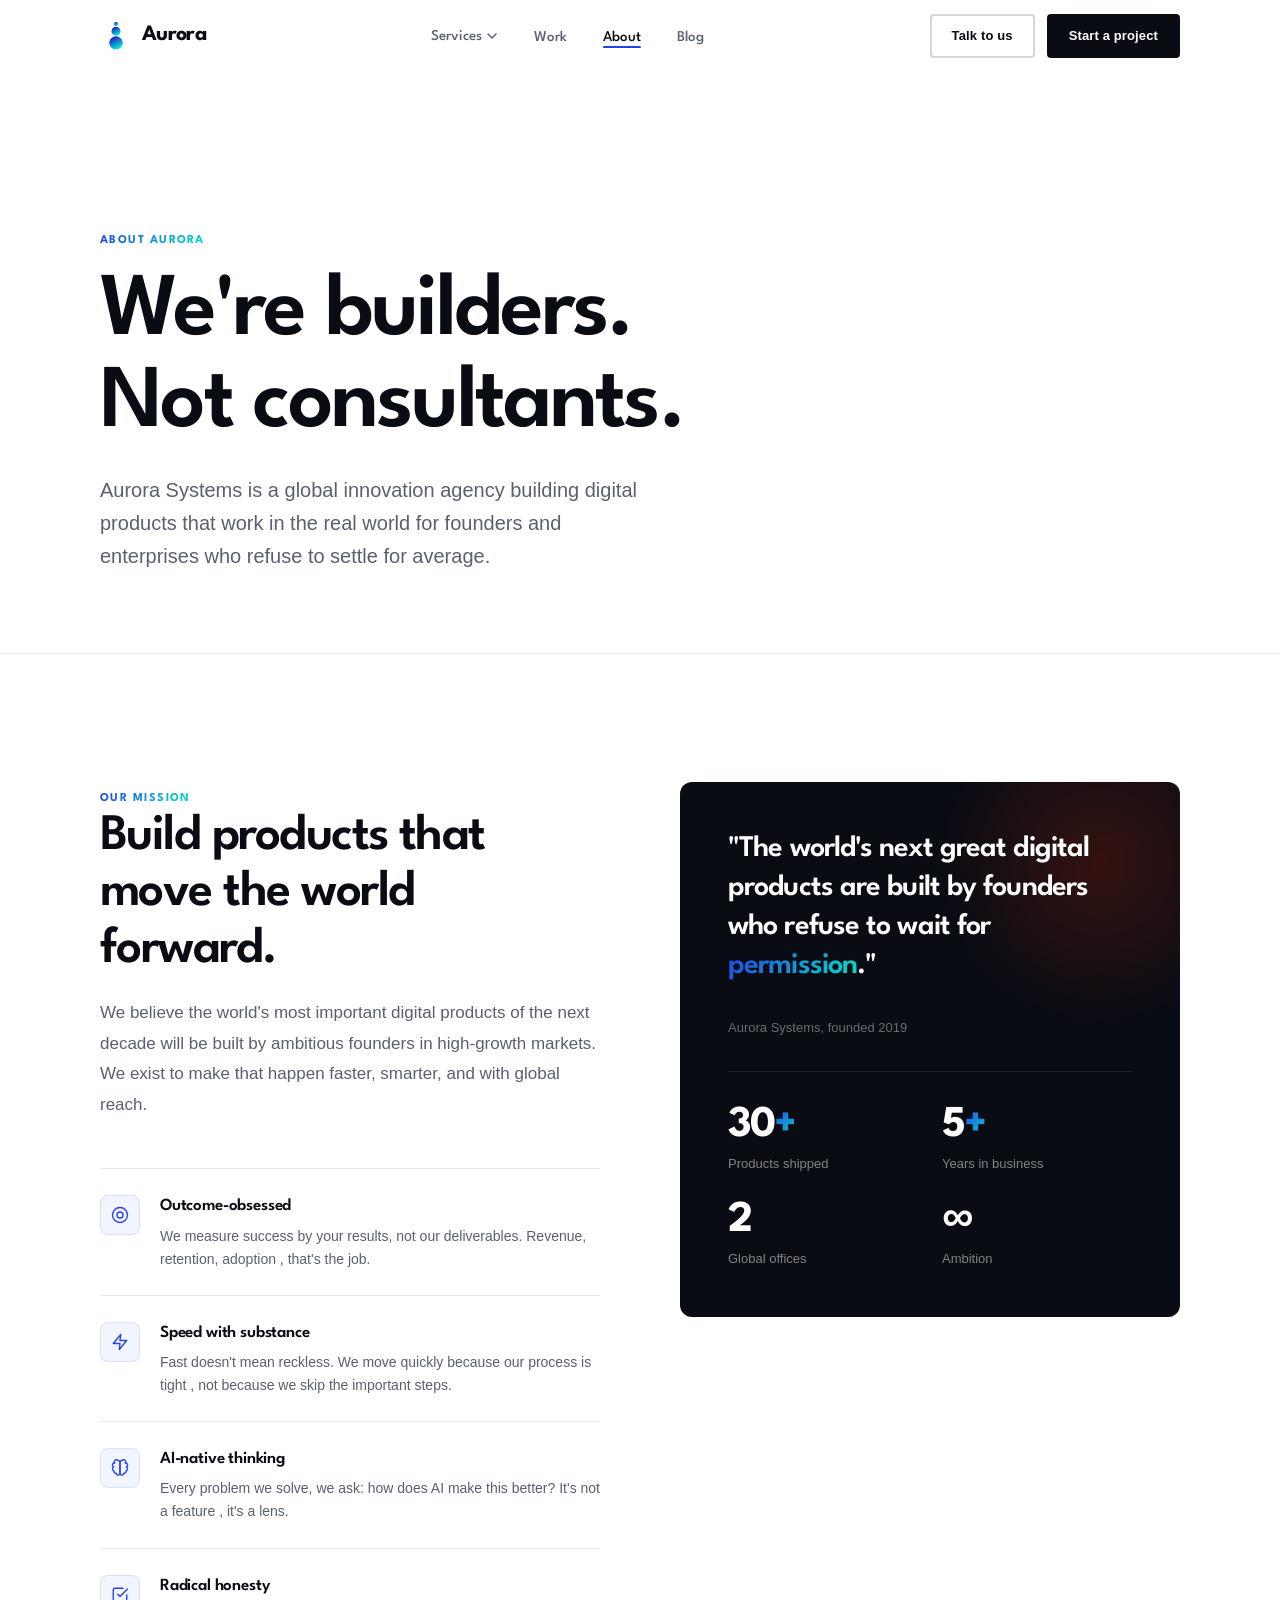
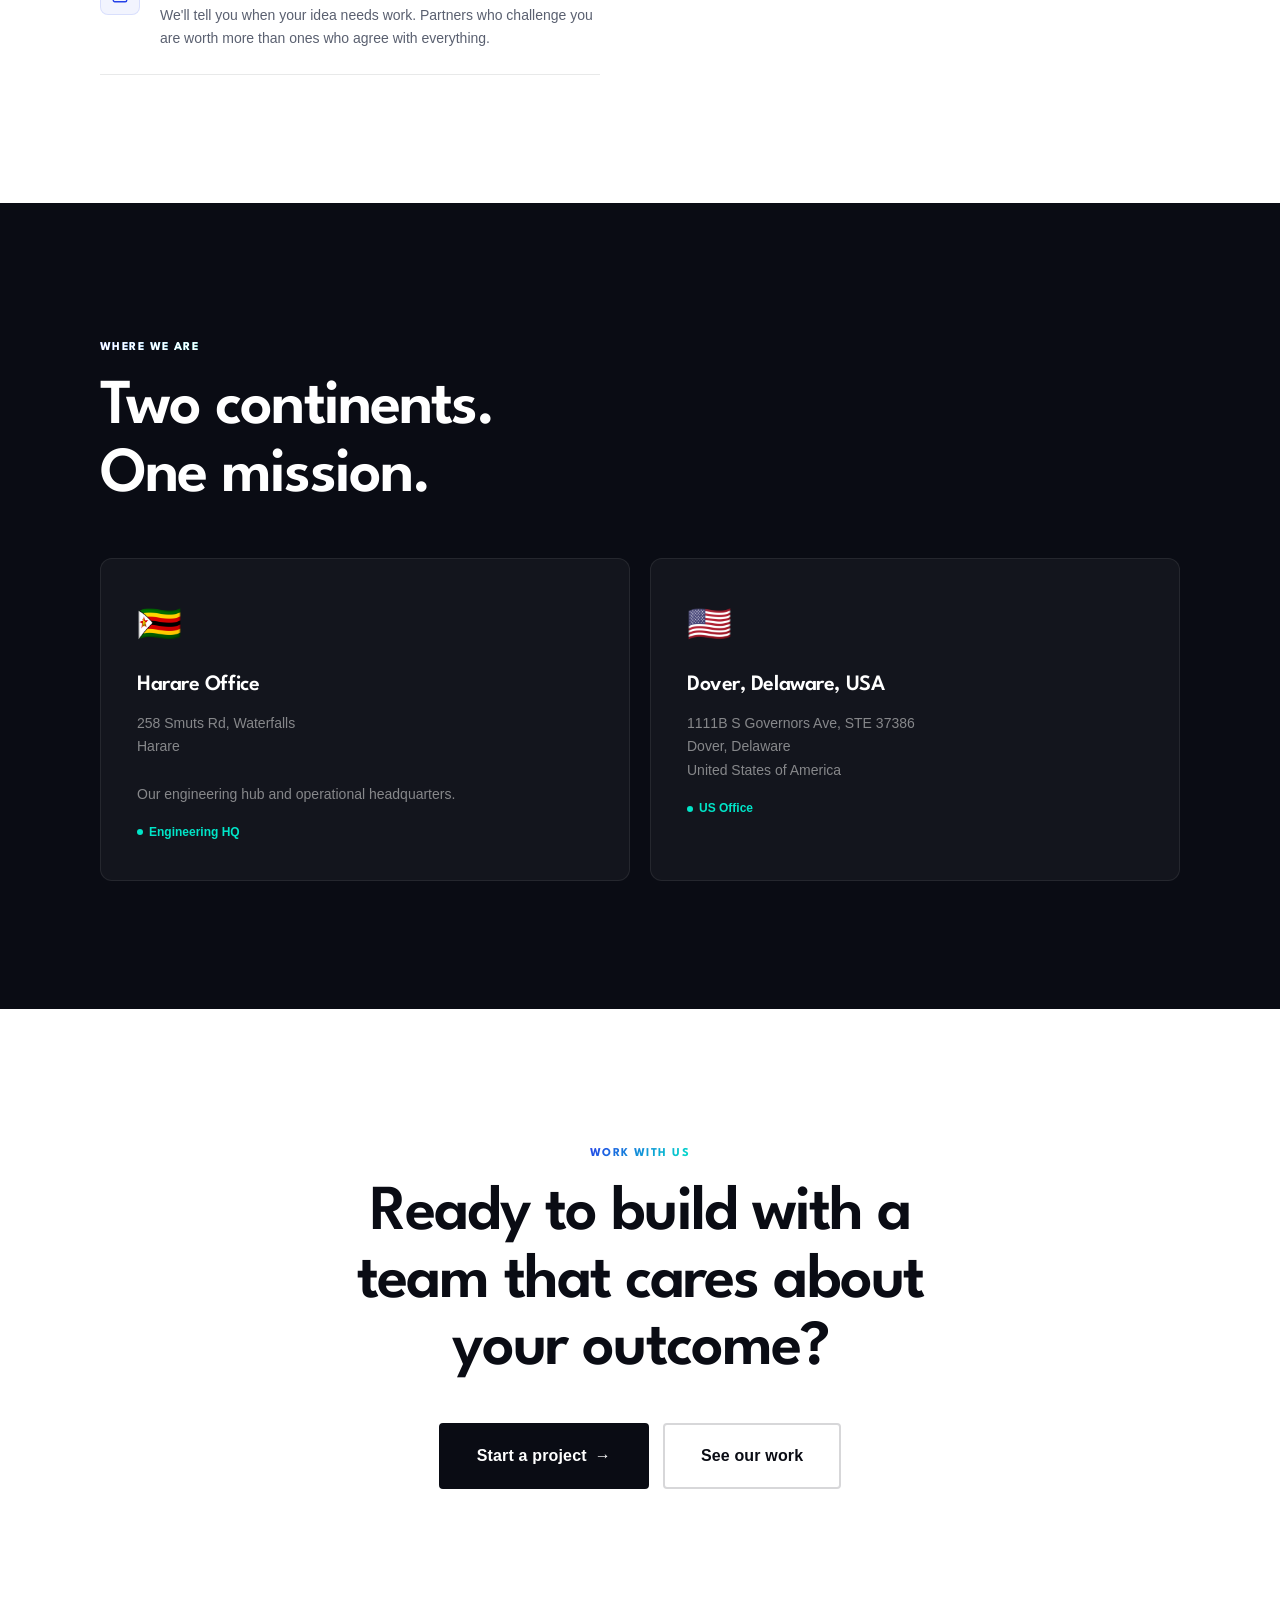
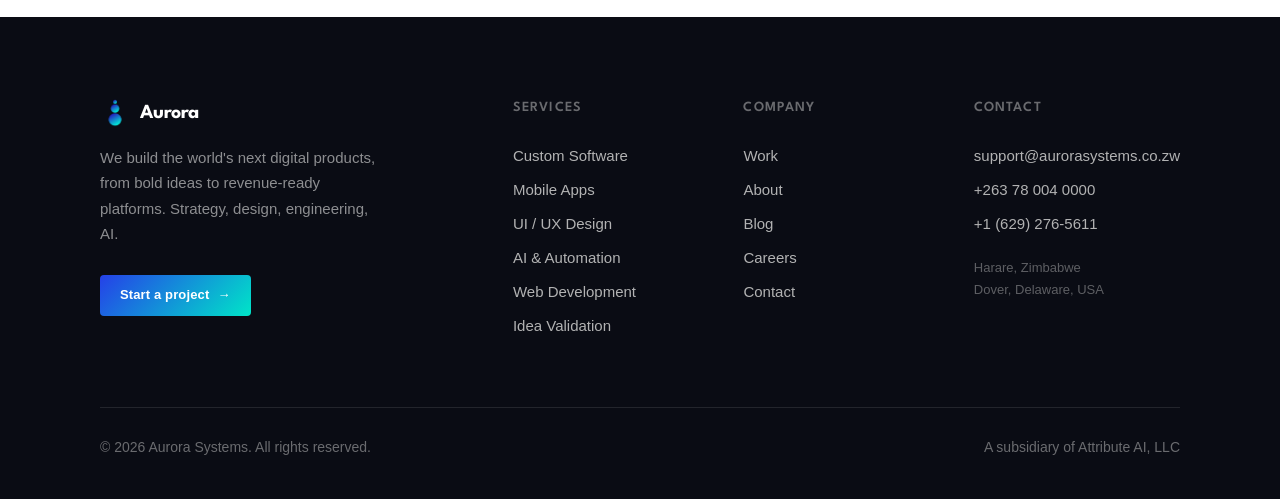
==== commit 0cc5b1e6: "Update titles and descriptions across multiple HTML files for consistency and clarity" ====
--- a/about.html
+++ b/about.html
@@ -3,8 +3,8 @@
 <head>
   <meta charset="UTF-8" />
   <meta name="viewport" content="width=device-width, initial-scale=1.0" />
-  <title>About — Aurora Systems</title>
-  <meta name="description" content="Aurora Systems is an innovation agency from Zimbabwe building the world's next digital products — strategy, design, engineering, and AI." />
+  <title>About - Aurora Systems</title>
+  <meta name="description" content="Aurora Systems is an innovation agency from Zimbabwe building the world's next digital products ,  strategy, design, engineering, and AI." />
   <link rel="stylesheet" href="styles/main.css" />
   <style>
     .page-hero { padding: calc(var(--nav-h) + 80px) 0 80px; border-bottom: 1px solid var(--border); }
@@ -188,21 +188,21 @@
                 <div class="value-icon"><svg width="18" height="18" viewBox="0 0 24 24" fill="none" stroke="#2541e8" stroke-width="1.8" stroke-linecap="round" stroke-linejoin="round"><circle cx="12" cy="12" r="10"/><circle cx="12" cy="12" r="4"/></svg></div>
                 <div>
                   <h4>Outcome-obsessed</h4>
-                  <p>We measure success by your results, not our deliverables. Revenue, retention, adoption — that's the job.</p>
+                  <p>We measure success by your results, not our deliverables. Revenue, retention, adoption ,  that's the job.</p>
                 </div>
               </div>
               <div class="value-item reveal reveal-delay-3">
                 <div class="value-icon"><svg width="18" height="18" viewBox="0 0 24 24" fill="none" stroke="#2541e8" stroke-width="1.8" stroke-linecap="round" stroke-linejoin="round"><path d="M13 2L3 14h9l-1 8 10-12h-9l1-8z"/></svg></div>
                 <div>
                   <h4>Speed with substance</h4>
-                  <p>Fast doesn't mean reckless. We move quickly because our process is tight — not because we skip the important steps.</p>
+                  <p>Fast doesn't mean reckless. We move quickly because our process is tight ,  not because we skip the important steps.</p>
                 </div>
               </div>
               <div class="value-item reveal reveal-delay-4">
                 <div class="value-icon"><svg width="18" height="18" viewBox="0 0 24 24" fill="none" stroke="#2541e8" stroke-width="1.8" stroke-linecap="round" stroke-linejoin="round"><path d="M9.5 2A2.5 2.5 0 0 1 12 4.5v15a2.5 2.5 0 0 1-4.96-.46 2.5 2.5 0 0 1-2.96-3.08 3 3 0 0 1-.34-5.58 2.5 2.5 0 0 1 1.32-4.84A2.5 2.5 0 0 1 9.5 2"/><path d="M14.5 2A2.5 2.5 0 0 0 12 4.5v15a2.5 2.5 0 0 0 4.96-.46 2.5 2.5 0 0 0 2.96-3.08 3 3 0 0 0 .34-5.58 2.5 2.5 0 0 0-1.32-4.84A2.5 2.5 0 0 0 14.5 2"/></svg></div>
                 <div>
                   <h4>AI-native thinking</h4>
-                  <p>Every problem we solve, we ask: how does AI make this better? It's not a feature — it's a lens.</p>
+                  <p>Every problem we solve, we ask: how does AI make this better? It's not a feature ,  it's a lens.</p>
                 </div>
               </div>
               <div class="value-item reveal reveal-delay-5">
--- a/styles/main.css
+++ b/styles/main.css
@@ -252,12 +252,12 @@
 }
 .nav-dropdown-toggle:hover { color: var(--fg); }
 .nav-dropdown-toggle svg { transition: transform 0.2s; }
-.nav-dropdown:hover .nav-dropdown-toggle svg { transform: rotate(180deg); }
+.nav-dropdown.open .nav-dropdown-toggle svg { transform: rotate(180deg); }
 .nav-dropdown-menu {
   position: absolute;
-  top: calc(100% + 12px);
+  top: calc(100% + 8px);
   left: 50%;
-  transform: translateX(-50%);
+  transform: translateX(-50%) translateY(-4px);
   background: var(--white);
   border: 1px solid var(--border);
   border-radius: var(--radius-lg);
@@ -267,9 +267,8 @@
   opacity: 0;
   pointer-events: none;
   transition: opacity 0.15s, transform 0.15s;
-  transform: translateX(-50%) translateY(-4px);
-}
-.nav-dropdown:hover .nav-dropdown-menu {
+}
+.nav-dropdown.open .nav-dropdown-menu {
   opacity: 1;
   pointer-events: auto;
   transform: translateX(-50%) translateY(0);
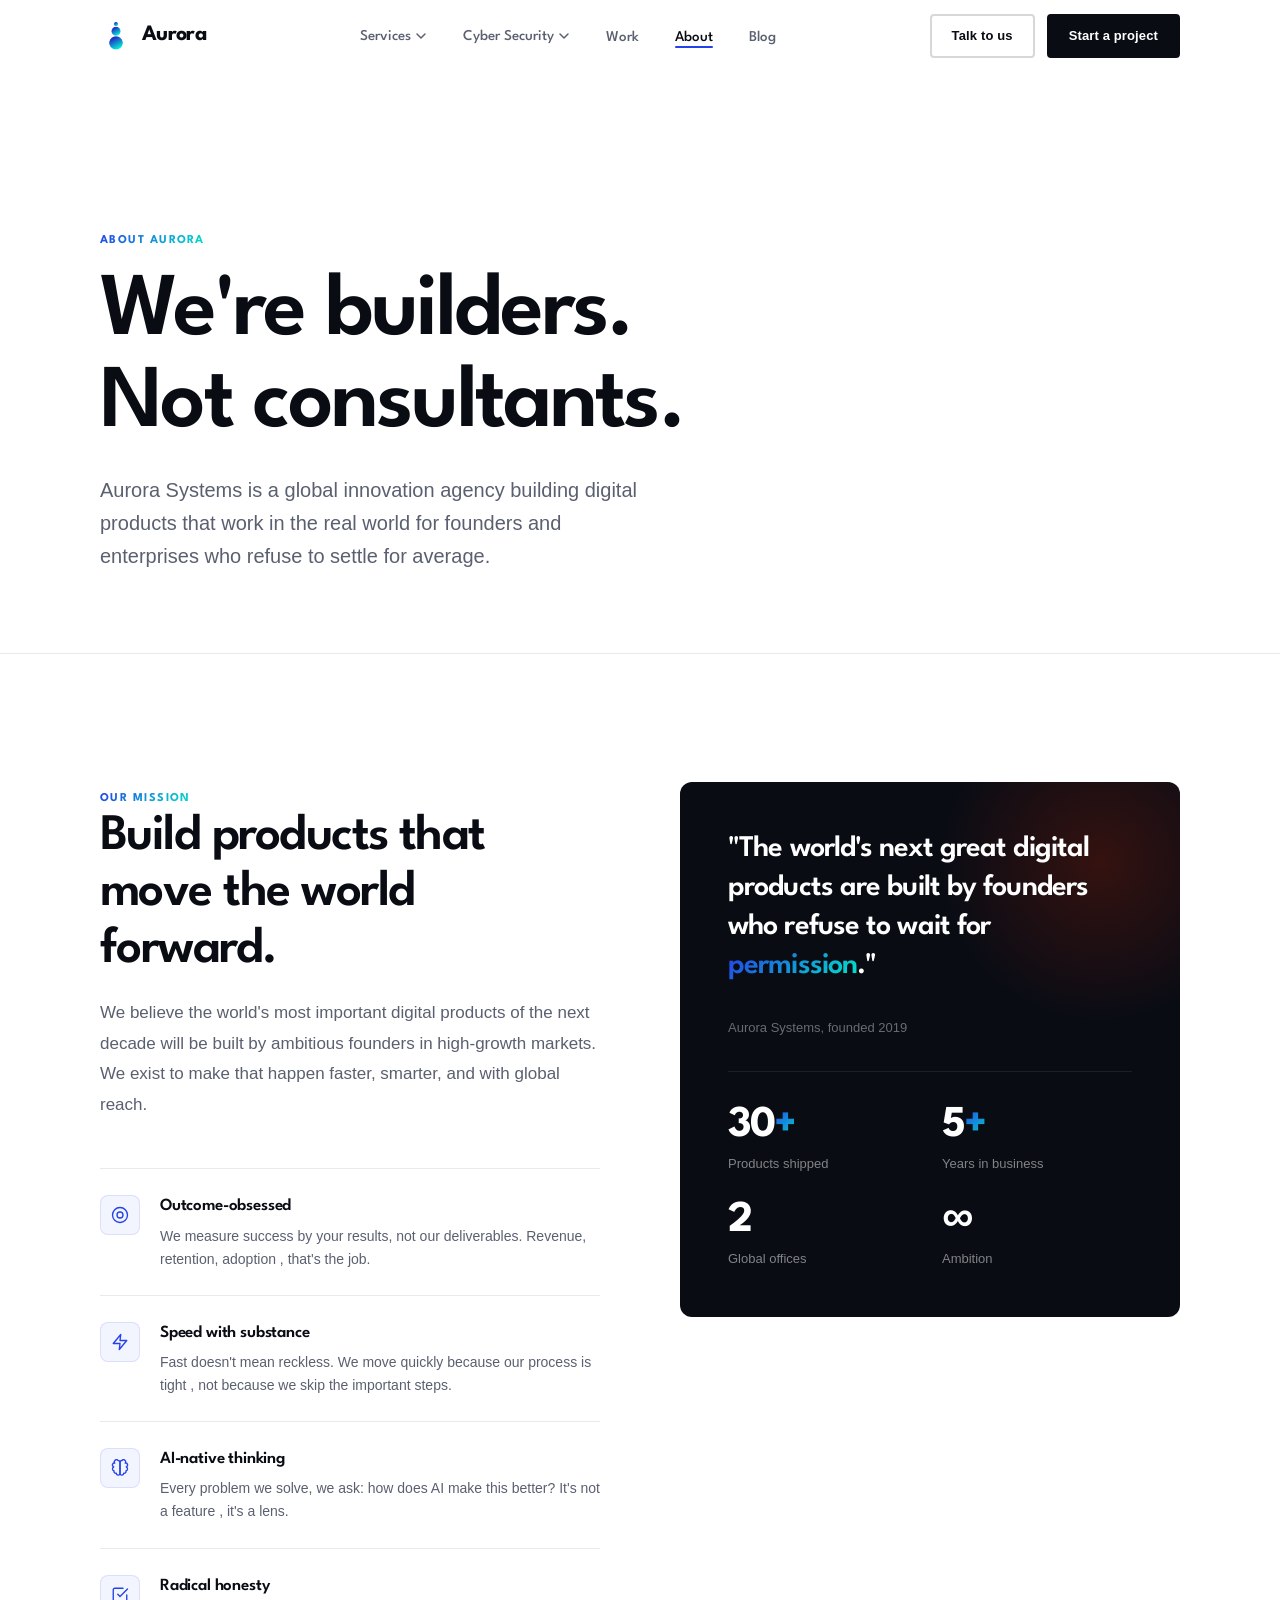
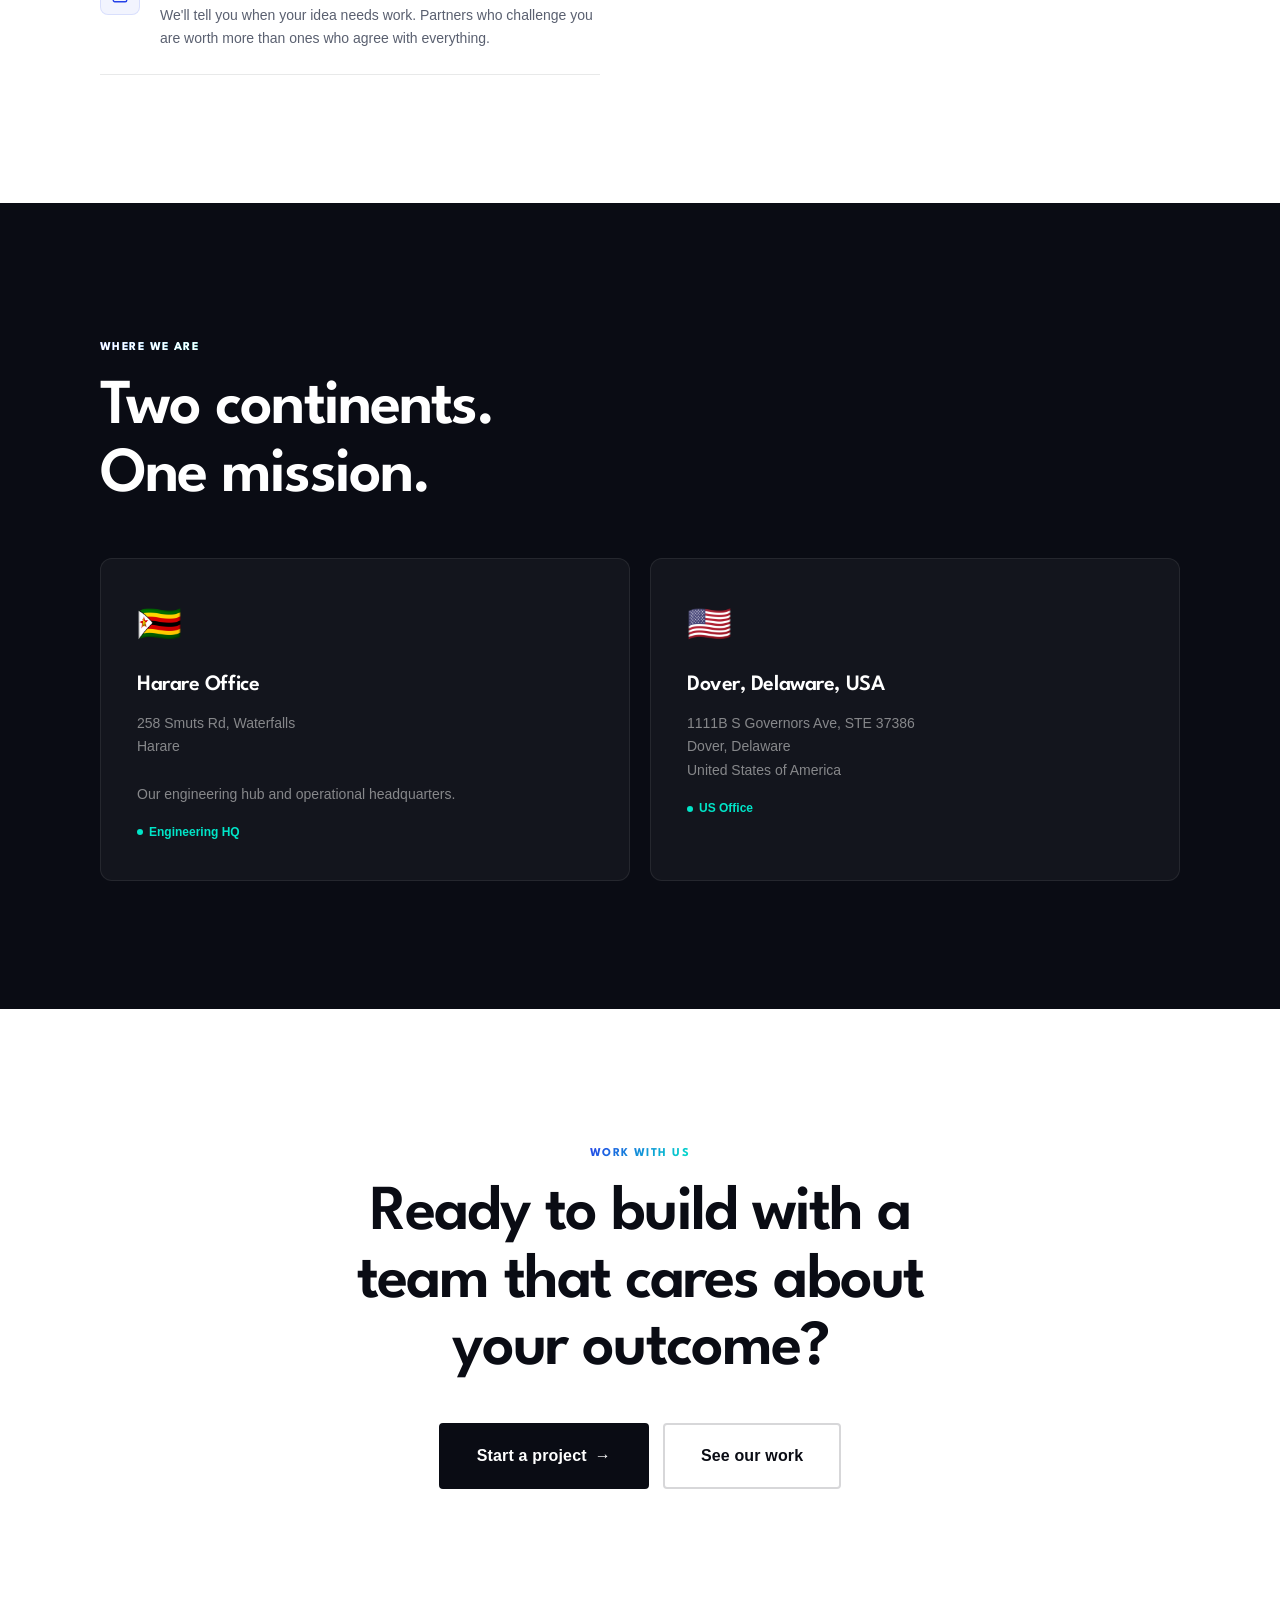
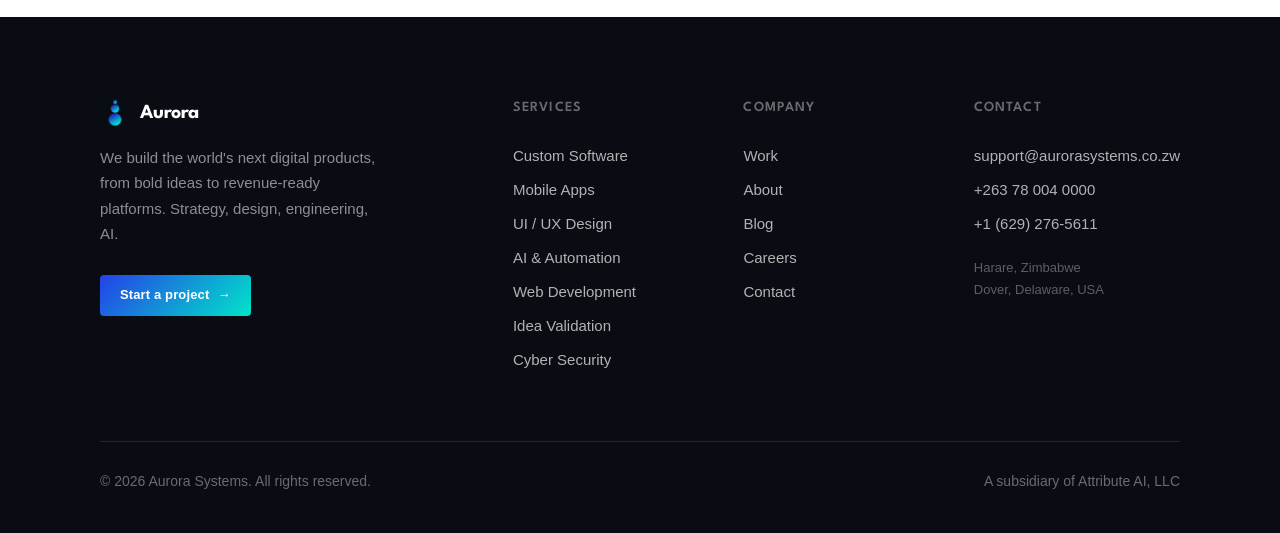
==== commit cfa70efc: "Cache-bust nav-footer.js reference across all pages Cloudflare caches components/nav-footer.js for 4" ====
--- a/about.html
+++ b/about.html
@@ -162,7 +162,7 @@
   </style>
 </head>
 <body>
-  <script src="components/nav-footer.js"></script>
+  <script src="components/nav-footer.js?v=20261023"></script>
 
   <main style="padding-top: var(--nav-h);">
 
